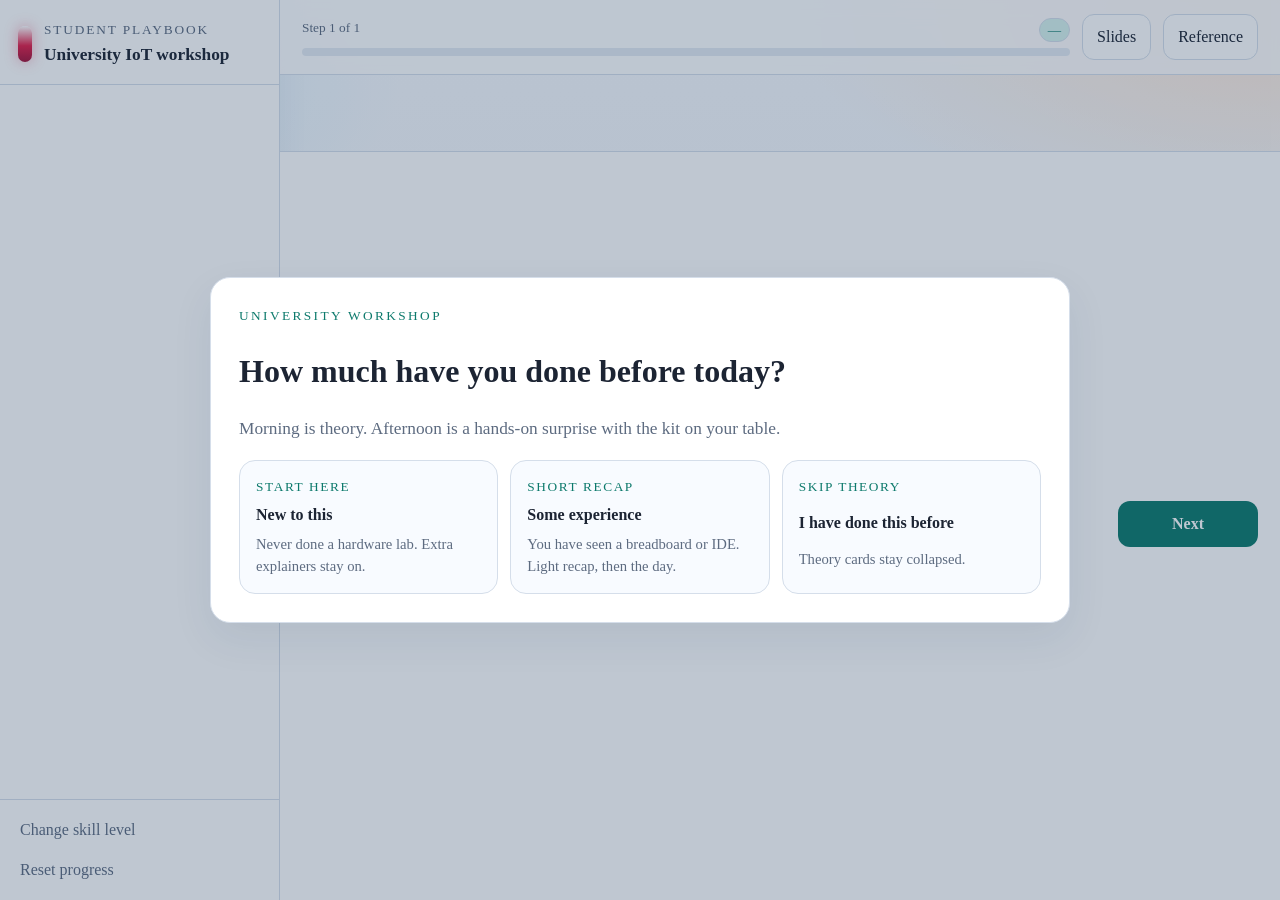
==== workshop/index.html @ cc89da8f "Add one-day IoT workshop playbook, slider, and GitHub Pages workflow. Co-authored-by: Cursor <cursor" ====
<!DOCTYPE html>
<html lang="en">
<head>
  <meta charset="UTF-8" />
  <meta name="viewport" content="width=device-width, initial-scale=1" />
  <title>University IoT Workshop</title>
  <link rel="stylesheet" href="styles.css" />
</head>
<body>
  <div id="skill-overlay" class="overlay">
    <div class="overlay-card">
      <p class="eyebrow">University workshop</p>
      <h1>How much have you done before today?</h1>
      <p class="lede">Morning is theory. Afternoon is a hands-on surprise with the kit on your table. Same labs for everyone.</p>
      <div class="skill-grid">
        <button type="button" class="skill-pick" data-skill="beginner">
          <span class="skill-kicker">Start here</span>
          <strong>New to this</strong>
          <span>Never done a hardware lab. Extra explainers stay on.</span>
        </button>
        <button type="button" class="skill-pick" data-skill="some">
          <span class="skill-kicker">Short recap</span>
          <strong>Some experience</strong>
          <span>You have seen a breadboard or IDE. Light recap, then the day.</span>
        </button>
        <button type="button" class="skill-pick" data-skill="expert">
          <span class="skill-kicker">Skip theory</span>
          <strong>I have done this before</strong>
          <span>Theory cards stay collapsed.</span>
        </button>
      </div>
    </div>
  </div>

  <div class="app">
    <aside class="sidebar" id="sidebar">
      <div class="brand">
        <span class="brand-mark" aria-hidden="true"></span>
        <div>
          <p class="brand-kicker">Student playbook</p>
          <p class="brand-title">University IoT workshop</p>
        </div>
        <button type="button" class="icon-btn sidebar-close" id="sidebar-close" aria-label="Close menu">×</button>
      </div>
      <nav class="sidebar-nav" id="sidebar-nav"></nav>
      <div class="sidebar-foot">
        <button type="button" class="text-btn" id="change-skill">Change skill level</button>
        <button type="button" class="text-btn" id="reset-progress">Reset progress</button>
      </div>
    </aside>

    <div class="workspace">
      <header class="topbar">
        <button type="button" class="icon-btn menu-btn" id="menu-btn" aria-label="Open modules">☰</button>
        <div class="progress-wrap">
          <div class="progress-meta">
            <span id="progress-label">Step 1 of 1</span>
            <span id="skill-badge">—</span>
          </div>
          <div class="progress-track" aria-hidden="true">
            <div class="progress-fill" id="progress-fill"></div>
          </div>
        </div>
        <a class="ghost-btn" href="slides.html" style="text-decoration:none;display:inline-block">Slides</a>
        <button type="button" class="ghost-btn" id="pin-map-btn">Reference</button>
      </header>

      <div id="gate-banner" class="gate-banner" hidden role="alert">
        <strong>Stay on this step.</strong>
        <span id="gate-banner-text">Tick the checkpoint below after you finish the work. Next will not move on until you do.</span>
      </div>
      <article class="step-view" id="step-view"></article>

      <footer class="step-nav">
        <button type="button" class="nav-btn" id="btn-back">Back</button>
        <p class="nav-hint" id="nav-hint"></p>
        <button type="button" class="nav-btn nav-btn-next" id="btn-next">Next</button>
      </footer>
    </div>
  </div>

  <div id="pin-drawer" class="drawer" hidden>
    <div class="drawer-card">
      <div class="drawer-head">
        <h2>Quick reference</h2>
        <button type="button" class="icon-btn" id="pin-map-close" aria-label="Close">×</button>
      </div>
      <table class="data-table">
        <thead>
          <tr><th>Item</th><th>Use</th><th>This pass</th></tr>
        </thead>
        <tbody></tbody>
      </table>
      <p class="note"></p>
    </div>
  </div>

  <script src="content.js"></script>
  <script src="app.js"></script>
</body>
</html>
---- workshop/styles.css ----
:root {
  --bg: #f4f7fb;
  --bg-elev: #ffffff;
  --bg-panel: #fffdf8;
  --line: #d5deea;
  --text: #1c2433;
  --muted: #5d6b80;
  --accent: #0d7a6c;
  --accent-soft: #d7f3ee;
  --warn: #b45309;
  --warn-bg: #fff4e5;
  --danger: #c81e3a;
  --ok: #157a45;
  --ok-soft: #e3f8ec;
  --laser: #e11d48;
  --shadow: 0 16px 40px rgba(28, 55, 90, 0.08);
  --radius: 14px;
  --font: Calibri, "Calibri Light", "Times New Roman", Times, serif;
  --font-heading: "Times New Roman", Times, Calibri, serif;
  --mono: Consolas, "Courier New", Courier, monospace;
  --fs-body: 12pt;
  --fs-small: 10pt;
  --fs-caption: 11pt;
  --fs-lede: 13pt;
  --fs-h2: 14pt;
  --fs-h1: 18pt;
  --fs-display: 16pt;
}

* { box-sizing: border-box; }
html, body { margin: 0; height: 100%; }
body {
  font-family: var(--font);
  font-size: var(--fs-body);
  background:
    radial-gradient(900px 420px at 100% 0%, #ffe8d6 0%, transparent 55%),
    radial-gradient(800px 380px at 0% 10%, #d9f0ff 0%, transparent 50%),
    linear-gradient(180deg, #f8fbff 0%, var(--bg) 40%);
  color: var(--text);
  line-height: 1.5;
}

body[data-skill="expert"] .only-beginner,
body[data-skill="some"] .only-beginner { display: none !important; }
body[data-skill="expert"] .hide-expert { display: none !important; }

.app {
  display: grid;
  grid-template-columns: 280px 1fr;
  min-height: 100%;
}

.sidebar {
  background: #fff;
  border-right: 1px solid var(--line);
  display: flex;
  flex-direction: column;
  position: sticky;
  top: 0;
  height: 100vh;
  box-shadow: 8px 0 24px rgba(28, 55, 90, 0.04);
}

.brand {
  display: flex;
  gap: 12px;
  align-items: center;
  padding: 20px 18px 16px;
  border-bottom: 1px solid var(--line);
}
.brand-mark {
  width: 14px;
  height: 36px;
  border-radius: 99px;
  background: linear-gradient(180deg, #fff 0%, var(--laser) 55%, #9f1239 100%);
  box-shadow: 0 0 14px rgba(225, 29, 72, 0.35);
}
.brand-kicker {
  margin: 0;
  font-size: var(--fs-small);
  letter-spacing: 0.14em;
  text-transform: uppercase;
  color: var(--muted);
}
.brand-title {
  margin: 2px 0 0;
  font-family: var(--font-heading);
  font-size: var(--fs-lede);
  font-weight: 700;
}

.sidebar-close { display: none; margin-left: auto; }

.sidebar-nav {
  flex: 1;
  overflow: auto;
  padding: 12px;
}
.mod-label {
  margin: 14px 8px 6px;
  font-size: var(--fs-small);
  letter-spacing: 0.16em;
  text-transform: uppercase;
  color: var(--muted);
}
.nav-step {
  width: 100%;
  text-align: left;
  background: transparent;
  border: 0;
  color: var(--muted);
  padding: 8px 10px;
  border-radius: 10px;
  cursor: pointer;
  font: inherit;
  display: flex;
  gap: 8px;
  align-items: baseline;
}
.nav-step:hover { background: #eef6ff; color: var(--text); }
.nav-step.active {
  background: var(--accent-soft);
  color: var(--text);
  outline: 1px solid #9ad8ce;
}
.nav-step.done { color: var(--ok); }
.nav-idx {
  font-family: var(--mono);
  font-size: var(--fs-small);
  color: var(--accent);
  min-width: 1.6em;
}

.sidebar-foot {
  border-top: 1px solid var(--line);
  padding: 12px;
  display: grid;
  gap: 4px;
}

.workspace {
  display: grid;
  grid-template-rows: auto auto 1fr auto;
  min-height: 100vh;
}

.topbar {
  display: flex;
  align-items: center;
  gap: 12px;
  padding: 14px 22px;
  border-bottom: 1px solid var(--line);
  background: rgba(255, 255, 255, 0.86);
  backdrop-filter: blur(10px);
  position: sticky;
  top: 0;
  z-index: 5;
}
.menu-btn { display: none; }
.progress-wrap { flex: 1; }
.progress-meta {
  display: flex;
  justify-content: space-between;
  font-size: var(--fs-small);
  color: var(--muted);
  margin-bottom: 6px;
}
#skill-badge {
  border: 1px solid var(--line);
  border-radius: 99px;
  padding: 1px 8px;
  color: var(--accent);
  background: var(--accent-soft);
}
.progress-track {
  height: 8px;
  background: #e4ebf3;
  border-radius: 99px;
  overflow: hidden;
}
.progress-fill {
  height: 100%;
  width: 0;
  background: linear-gradient(90deg, #14b8a6, #22c55e);
  transition: width 0.25s ease;
}

.gate-banner {
  margin: 16px 22px 0;
  padding: 14px 16px;
  border-radius: 12px;
  background: var(--warn-bg);
  border: 1px solid #f3c77a;
  color: #7c3d00;
  box-shadow: var(--shadow);
}
.gate-banner[hidden] { display: none; }
.gate-banner strong { display: block; margin-bottom: 4px; }

.step-view {
  padding: 28px 32px 48px;
  max-width: 860px;
}

.step-kicker {
  margin: 0 0 6px;
  font-size: var(--fs-small);
  letter-spacing: 0.16em;
  text-transform: uppercase;
  color: var(--accent);
}
.step-view h1,
.overlay-card h1,
.drawer-card h2 {
  font-family: var(--font-heading);
}
.step-view h1 { margin: 0 0 16px; font-size: var(--fs-h1); line-height: 1.25; }
.step-view h2 { margin: 28px 0 10px; font-size: var(--fs-h2); font-family: var(--font-heading); }
.step-view p { color: #334155; }
.lede { font-size: var(--fs-lede); color: var(--muted) !important; }

.callout {
  border: 1px solid var(--line);
  border-left: 4px solid var(--accent);
  background: #fff;
  padding: 14px 16px;
  border-radius: 0 var(--radius) var(--radius) 0;
  margin: 16px 0;
}
.callout.warn { border-left-color: var(--warn); background: var(--warn-bg); }
.callout.danger { border-left-color: var(--danger); background: #fff1f2; }
.callout.ok { border-left-color: var(--ok); background: var(--ok-soft); }
.callout p { margin: 0; }

.only-beginner, .hide-expert {
  background: #eefaf6;
  border: 1px dashed #7bc4b4;
}

.checklist { list-style: none; padding: 0; margin: 12px 0; }
.checklist li {
  display: flex;
  gap: 10px;
  align-items: flex-start;
  padding: 8px 0;
  border-bottom: 1px solid #e6edf5;
}
.checklist input { margin-top: 4px; }

.data-table {
  width: 100%;
  border-collapse: collapse;
  margin: 12px 0 18px;
  font-size: var(--fs-body);
  background: #fff;
}
.data-table th, .data-table td {
  border: 1px solid var(--line);
  padding: 8px 10px;
  text-align: left;
}
.data-table th { background: #eef4fb; color: var(--muted); font-weight: 600; }
.data-table code { color: var(--accent); }

.steps-ol { padding-left: 20px; }
.steps-ol li { margin: 8px 0; }

.code-block {
  position: relative;
  margin: 14px 0 22px;
  background: #fff;
  border: 1px solid var(--line);
  border-radius: var(--radius);
  overflow: hidden;
}
.code-block header {
  display: flex;
  justify-content: space-between;
  align-items: center;
  padding: 8px 12px;
  border-bottom: 1px solid var(--line);
  color: var(--muted);
  font-size: var(--fs-small);
  background: #f3f7fb;
}
.code-block pre {
  margin: 0;
  padding: 14px 16px 18px;
  overflow: auto;
  font-family: var(--mono);
  font-size: var(--fs-caption);
  line-height: 1.55;
  color: #1e293b;
  background: #f8fafc;
}

.quiz, .threshold-tool, .simulator, .checkpoint, .accordion {
  background: var(--bg-elev);
  border: 1px solid var(--line);
  border-radius: var(--radius);
  padding: 16px;
  margin: 18px 0;
  box-shadow: var(--shadow);
}
.quiz h3, .threshold-tool h3, .simulator h3, .checkpoint h3 { margin: 0 0 10px; }
.choice-row { display: flex; flex-wrap: wrap; gap: 8px; }
.choice-row button, .copy-btn, .ghost-btn, .nav-btn, .skill-pick, .text-btn, .icon-btn {
  font: inherit;
  cursor: pointer;
}
.choice-row button {
  background: #fff;
  color: var(--text);
  border: 1px solid var(--line);
  border-radius: 10px;
  padding: 10px 14px;
}
.choice-row button.correct { border-color: var(--ok); color: var(--ok); background: var(--ok-soft); }
.choice-row button.wrong { border-color: var(--danger); color: var(--danger); background: #fff1f2; }
.quiz-feedback { margin: 12px 0 0; }

.threshold-tool label { display: block; font-size: var(--fs-caption); color: var(--muted); margin-top: 8px; }
.threshold-tool input {
  width: 100%;
  margin-top: 4px;
  padding: 10px 12px;
  border-radius: 10px;
  border: 1px solid var(--line);
  background: #fff;
  color: var(--text);
  font: inherit;
}
.th-result {
  margin: 14px 0 0;
  font-family: var(--mono);
  color: var(--accent);
}

.simulator { text-align: center; }
.sim-stage {
  position: relative;
  height: 88px;
  margin: 12px 0 16px;
  background: #eef4fb;
  border-radius: 12px;
  overflow: hidden;
  border: 1px solid var(--line);
}
.sim-laser, .sim-ldr {
  position: absolute;
  top: 18px;
  width: 52px;
  height: 52px;
  border-radius: 10px;
  display: grid;
  place-items: center;
  font-size: var(--fs-small);
  font-weight: 700;
}
.sim-laser { left: 16px; background: #ffe4e8; color: #be123c; }
.sim-ldr { right: 16px; background: #dcfce7; color: #166534; }
.sim-beam {
  position: absolute;
  top: 42px;
  left: 68px;
  right: 68px;
  height: 4px;
  background: var(--laser);
  box-shadow: 0 0 12px rgba(225, 29, 72, 0.45);
  transition: opacity 0.15s, transform 0.15s;
}
.sim-beam.off { opacity: 0.12; transform: scaleX(0.2); transform-origin: left; }
.sim-status {
  font-size: var(--fs-display);
  font-weight: 800;
  letter-spacing: 0.08em;
  margin: 8px 0 0;
}
.sim-status.ok { color: var(--ok); }
.sim-status.alert {
  color: var(--danger);
  animation: pulse 0.7s ease infinite;
}

@keyframes pulse {
  0%, 100% { opacity: 1; }
  50% { opacity: 0.45; }
}

.checkpoint label {
  display: flex;
  gap: 10px;
  align-items: flex-start;
  cursor: pointer;
}
.checkpoint.needs-attention,
.quiz.needs-attention {
  border-color: #f3c77a;
  background: var(--warn-bg);
  animation: shake 0.35s ease;
}

@keyframes shake {
  0%, 100% { transform: translateX(0); }
  25% { transform: translateX(-6px); }
  75% { transform: translateX(6px); }
}

.step-nav {
  display: grid;
  grid-template-columns: 140px 1fr 140px;
  gap: 12px;
  align-items: center;
  padding: 14px 22px 18px;
  border-top: 1px solid var(--line);
  background: #fff;
  position: sticky;
  bottom: 0;
}
.nav-hint {
  margin: 0;
  text-align: center;
  color: var(--muted);
  font-size: var(--fs-caption);
}
.nav-btn, .ghost-btn, .copy-btn {
  background: #fff;
  color: var(--text);
  border: 1px solid var(--line);
  border-radius: 12px;
  padding: 10px 14px;
}
.nav-btn:disabled { opacity: 0.35; cursor: not-allowed; }
.nav-btn-next, .copy-btn {
  background: var(--accent);
  color: #fff;
  border-color: transparent;
  font-weight: 700;
}
.text-btn {
  background: none;
  border: 0;
  color: var(--muted);
  text-align: left;
  padding: 6px 8px;
}
.text-btn:hover { color: var(--text); }
.icon-btn {
  background: #fff;
  border: 1px solid var(--line);
  color: var(--text);
  width: 36px;
  height: 36px;
  border-radius: 10px;
}

.overlay, .drawer {
  position: fixed;
  inset: 0;
  background: rgba(28, 55, 90, 0.28);
  display: grid;
  place-items: center;
  z-index: 30;
  padding: 20px;
}
.overlay[hidden], .drawer[hidden] { display: none; }
.overlay-card, .drawer-card {
  background: #fff;
  border: 1px solid var(--line);
  border-radius: 20px;
  padding: 28px;
  max-width: 860px;
  width: min(860px, 100%);
  box-shadow: var(--shadow);
}
.eyebrow {
  margin: 0 0 8px;
  letter-spacing: 0.18em;
  text-transform: uppercase;
  font-size: var(--fs-small);
  color: var(--accent);
}
.skill-grid {
  display: grid;
  grid-template-columns: repeat(3, 1fr);
  gap: 12px;
  margin-top: 18px;
}
.skill-pick {
  text-align: left;
  background: #f8fbff;
  border: 1px solid var(--line);
  border-radius: 16px;
  padding: 16px;
  color: var(--text);
  display: grid;
  gap: 6px;
}
.skill-pick:hover { border-color: var(--accent); background: var(--accent-soft); }
.skill-kicker {
  font-size: var(--fs-small);
  letter-spacing: 0.12em;
  text-transform: uppercase;
  color: var(--accent);
}
.skill-pick span:last-child { color: var(--muted); font-size: var(--fs-caption); }

.note { color: var(--muted); font-size: var(--fs-body); }
.facilitator {
  margin-top: 22px;
  padding: 14px;
  border-radius: var(--radius);
  background: #fff7ed;
  border: 1px solid #fdba74;
}
body:not(.facilitator-on) .facilitator { display: none; }

.accordion details {
  border-top: 1px solid var(--line);
  padding: 10px 0;
}
.accordion summary { cursor: pointer; font-weight: 650; }

.locked-banner {
  display: inline-block;
  background: #fff7ed;
  color: var(--warn);
  border: 1px solid #fdba74;
  border-radius: 99px;
  padding: 4px 10px;
  font-size: var(--fs-small);
  letter-spacing: 0.08em;
  text-transform: uppercase;
}

.wiring {
  width: 100%;
  max-width: 560px;
  margin: 8px 0 16px;
  background: #fff;
  border: 1px solid var(--line);
  border-radius: 12px;
}

@media (max-width: 900px) {
  .app { grid-template-columns: 1fr; }
  .sidebar {
    position: fixed;
    inset: 0 auto 0 0;
    width: min(320px, 88vw);
    z-index: 20;
    transform: translateX(-105%);
    transition: transform 0.2s ease;
  }
  .sidebar.open { transform: none; }
  .sidebar-close, .menu-btn { display: inline-grid; place-items: center; }
  .skill-grid { grid-template-columns: 1fr; }
  .step-view { padding: 20px 16px 40px; }
  .step-nav { grid-template-columns: 1fr 1fr; }
  .nav-hint { display: none; }
  .nav-btn-next { grid-column: 2; }
}

body.sidebar-open::after {
  content: "";
  position: fixed;
  inset: 0;
  background: rgba(28, 55, 90, 0.28);
  z-index: 15;
}

.nav-step.locked {
  color: var(--muted);
  opacity: 0.7;
  cursor: default;
}
.nav-step.locked:hover { background: transparent; }
.mod-label.locked-mod { color: var(--warn); }

.unlock-box {
  background: var(--warn-bg);
  border: 1px solid #f3c77a;
  border-radius: var(--radius);
  padding: 16px;
  margin: 18px 0;
}
.unlock-box input {
  width: min(280px, 100%);
  margin: 8px 8px 8px 0;
  padding: 10px 12px;
  border-radius: 10px;
  border: 1px solid var(--line);
  font: inherit;
}
.unlock-box .nav-btn-next { margin-top: 8px; }
.slides-cta {
  display: inline-block;
  margin: 12px 0 4px;
  padding: 12px 18px;
  background: var(--accent);
  color: #fff !important;
  text-decoration: none;
  border-radius: 12px;
  font-weight: 700;
}
.drawer-head {
  display: flex;
  justify-content: space-between;
  align-items: center;
  margin-bottom: 12px;
}
.drawer-head h2 { margin: 0; }
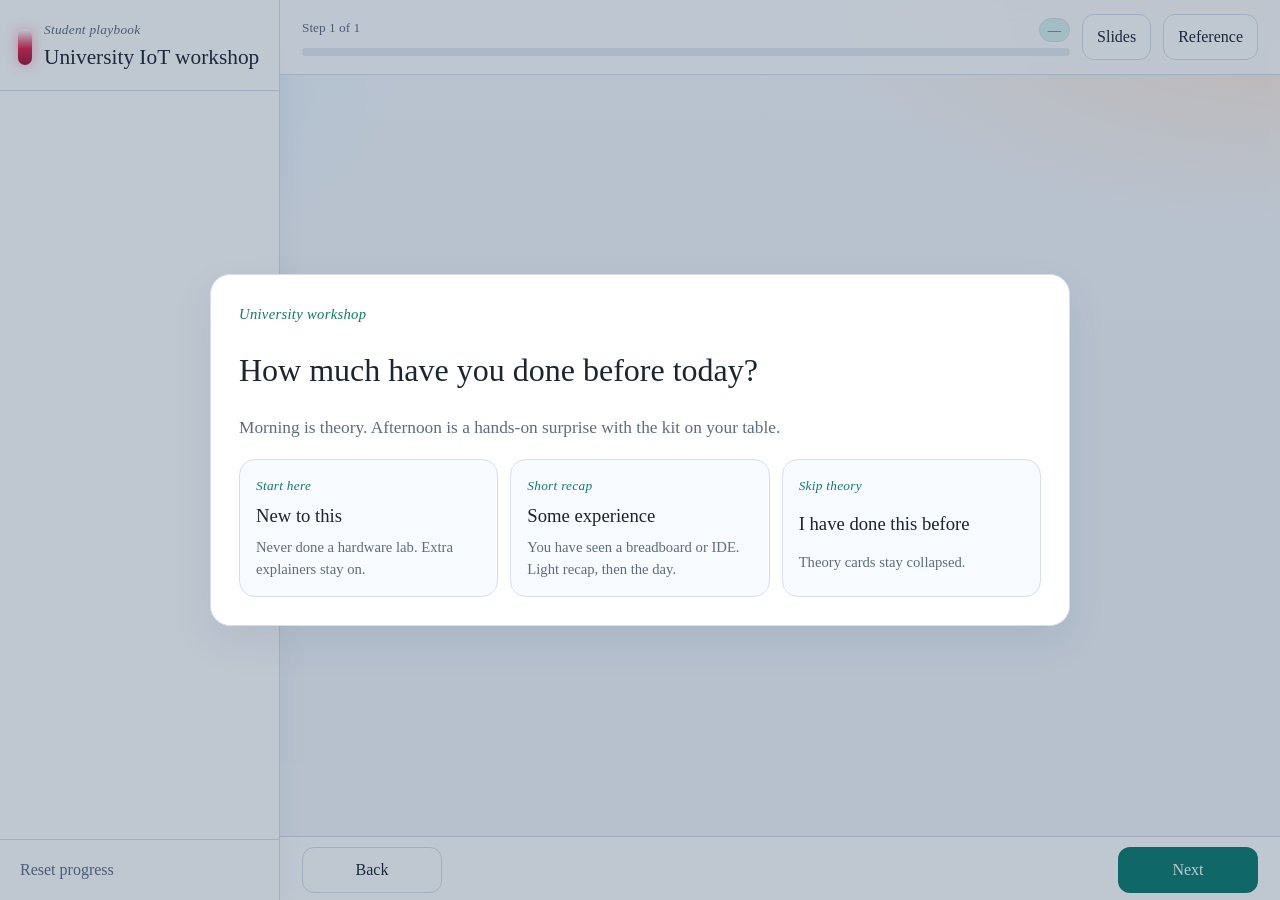
==== commit 5485feed: "Updated the docs: refined alignment of the docs flow and slides" ====
--- a/workshop/index.html
+++ b/workshop/index.html
@@ -44,7 +44,6 @@
       </div>
       <nav class="sidebar-nav" id="sidebar-nav"></nav>
       <div class="sidebar-foot">
-        <button type="button" class="text-btn" id="change-skill">Change skill level</button>
         <button type="button" class="text-btn" id="reset-progress">Reset progress</button>
       </div>
     </aside>
--- a/workshop/styles.css
+++ b/workshop/styles.css
@@ -15,8 +15,8 @@
   --laser: #e11d48;
   --shadow: 0 16px 40px rgba(28, 55, 90, 0.08);
   --radius: 14px;
-  --font: Calibri, "Calibri Light", "Times New Roman", Times, serif;
-  --font-heading: "Times New Roman", Times, Calibri, serif;
+  --font: "Times New Roman", Times, serif;
+  --font-heading: "Times New Roman", Times, serif;
   --mono: Consolas, "Courier New", Courier, monospace;
   --fs-body: 12pt;
   --fs-small: 10pt;
@@ -47,6 +47,7 @@
 .app {
   display: grid;
   grid-template-columns: 280px 1fr;
+  height: 100%;
   min-height: 100%;
 }
 
@@ -77,16 +78,17 @@
 }
 .brand-kicker {
   margin: 0;
+  font-family: var(--font-heading);
   font-size: var(--fs-small);
-  letter-spacing: 0.14em;
-  text-transform: uppercase;
+  font-style: italic;
+  letter-spacing: 0.02em;
   color: var(--muted);
 }
 .brand-title {
   margin: 2px 0 0;
   font-family: var(--font-heading);
-  font-size: var(--fs-lede);
-  font-weight: 700;
+  font-size: var(--fs-display);
+  font-weight: 400;
 }
 
 .sidebar-close { display: none; margin-left: auto; }
@@ -98,9 +100,10 @@
 }
 .mod-label {
   margin: 14px 8px 6px;
-  font-size: var(--fs-small);
-  letter-spacing: 0.16em;
-  text-transform: uppercase;
+  font-family: var(--font-heading);
+  font-size: var(--fs-caption);
+  font-weight: 400;
+  letter-spacing: 0.02em;
   color: var(--muted);
 }
 .nav-step {
@@ -139,9 +142,10 @@
 }
 
 .workspace {
-  display: grid;
-  grid-template-rows: auto auto 1fr auto;
-  min-height: 100vh;
+  display: flex;
+  flex-direction: column;
+  min-height: 0;
+  height: 100%;
 }
 
 .topbar {
@@ -198,24 +202,36 @@
 .gate-banner strong { display: block; margin-bottom: 4px; }
 
 .step-view {
-  padding: 28px 32px 48px;
+  flex: 1;
+  min-height: 0;
+  overflow: auto;
+  width: 100%;
+  max-width: none;
+  padding: 0;
+}
+.step-inner {
   max-width: 860px;
+  padding: 28px 32px 24px;
 }
 
 .step-kicker {
   margin: 0 0 6px;
-  font-size: var(--fs-small);
-  letter-spacing: 0.16em;
-  text-transform: uppercase;
+  font-family: var(--font-heading);
+  font-size: var(--fs-caption);
+  font-style: italic;
+  letter-spacing: 0.02em;
   color: var(--accent);
 }
 .step-view h1,
 .overlay-card h1,
-.drawer-card h2 {
-  font-family: var(--font-heading);
+.drawer-card h2,
+.unlock-box h2 {
+  font-family: var(--font-heading);
+  font-weight: 400;
 }
 .step-view h1 { margin: 0 0 16px; font-size: var(--fs-h1); line-height: 1.25; }
-.step-view h2 { margin: 28px 0 10px; font-size: var(--fs-h2); font-family: var(--font-heading); }
+.overlay-card h1 { font-family: var(--font-heading); font-weight: 400; }
+.step-view h2 { margin: 28px 0 10px; font-size: var(--fs-h2); font-family: var(--font-heading); font-weight: 400; }
 .step-view p { color: #334155; }
 .lede { font-size: var(--fs-lede); color: var(--muted) !important; }
 
@@ -259,7 +275,12 @@
   padding: 8px 10px;
   text-align: left;
 }
-.data-table th { background: #eef4fb; color: var(--muted); font-weight: 600; }
+.data-table th {
+  background: #eef4fb;
+  color: var(--text);
+  font-family: var(--font-heading);
+  font-weight: 400;
+}
 .data-table code { color: var(--accent); }
 
 .steps-ol { padding-left: 20px; }
@@ -302,7 +323,11 @@
   margin: 18px 0;
   box-shadow: var(--shadow);
 }
-.quiz h3, .threshold-tool h3, .simulator h3, .checkpoint h3 { margin: 0 0 10px; }
+.quiz h3, .threshold-tool h3, .simulator h3, .checkpoint h3, .accordion summary {
+  margin: 0 0 10px;
+  font-family: var(--font-heading);
+  font-weight: 400;
+}
 .choice-row { display: flex; flex-wrap: wrap; gap: 8px; }
 .choice-row button, .copy-btn, .ghost-btn, .nav-btn, .skill-pick, .text-btn, .icon-btn {
   font: inherit;
@@ -411,11 +436,12 @@
   grid-template-columns: 140px 1fr 140px;
   gap: 12px;
   align-items: center;
-  padding: 14px 22px 18px;
+  padding: 10px 22px;
+  height: 64px;
+  flex: 0 0 64px;
+  box-sizing: border-box;
   border-top: 1px solid var(--line);
   background: #fff;
-  position: sticky;
-  bottom: 0;
 }
 .nav-hint {
   margin: 0;
@@ -435,7 +461,7 @@
   background: var(--accent);
   color: #fff;
   border-color: transparent;
-  font-weight: 700;
+  font-weight: 400;
 }
 .text-btn {
   background: none;
@@ -475,9 +501,17 @@
 }
 .eyebrow {
   margin: 0 0 8px;
-  letter-spacing: 0.18em;
-  text-transform: uppercase;
+  font-family: var(--font-heading);
+  font-style: italic;
+  letter-spacing: 0.02em;
+  font-size: var(--fs-caption);
+  color: var(--accent);
+}
+.skill-kicker {
+  font-family: var(--font-heading);
   font-size: var(--fs-small);
+  font-style: italic;
+  letter-spacing: 0.02em;
   color: var(--accent);
 }
 .skill-grid {
@@ -497,12 +531,7 @@
   gap: 6px;
 }
 .skill-pick:hover { border-color: var(--accent); background: var(--accent-soft); }
-.skill-kicker {
-  font-size: var(--fs-small);
-  letter-spacing: 0.12em;
-  text-transform: uppercase;
-  color: var(--accent);
-}
+.skill-pick strong { font-family: var(--font-heading); font-weight: 400; font-size: var(--fs-h2); }
 .skill-pick span:last-child { color: var(--muted); font-size: var(--fs-caption); }
 
 .note { color: var(--muted); font-size: var(--fs-body); }
@@ -555,7 +584,7 @@
   .sidebar.open { transform: none; }
   .sidebar-close, .menu-btn { display: inline-grid; place-items: center; }
   .skill-grid { grid-template-columns: 1fr; }
-  .step-view { padding: 20px 16px 40px; }
+  .step-inner { padding: 20px 16px 24px; }
   .step-nav { grid-template-columns: 1fr 1fr; }
   .nav-hint { display: none; }
   .nav-btn-next { grid-column: 2; }
@@ -571,11 +600,38 @@
 
 .nav-step.locked {
   color: var(--muted);
-  opacity: 0.7;
-  cursor: default;
-}
-.nav-step.locked:hover { background: transparent; }
+  opacity: 0.85;
+  cursor: pointer;
+}
+.nav-step.locked:hover { background: #fff8ee; }
 .mod-label.locked-mod { color: var(--warn); }
+
+.afternoon-lock {
+  margin: 16px 6px 8px;
+  padding: 12px 12px 10px;
+  border: 1px solid #f3c77a;
+  background: var(--warn-bg);
+  border-radius: 12px;
+  cursor: pointer;
+}
+.afternoon-lock .mod-label { margin: 0 0 4px; }
+.afternoon-lock h3 {
+  margin: 0 0 8px;
+  font-family: var(--font-heading);
+  font-size: var(--fs-h2);
+  font-weight: 400;
+  color: var(--text);
+}
+.afternoon-lock > p {
+  margin: 0 0 10px;
+  color: var(--muted);
+  font-size: var(--fs-caption);
+}
+.afternoon-lock .nav-step.locked {
+  background: #fff;
+  border: 1px solid #f3c77a;
+  opacity: 1;
+}
 
 .unlock-box {
   background: var(--warn-bg);
@@ -592,7 +648,10 @@
   border: 1px solid var(--line);
   font: inherit;
 }
-.unlock-box .nav-btn-next { margin-top: 8px; }
+.unlock-box h2 {
+  margin: 0 0 8px;
+  font-size: var(--fs-h2);
+}
 .slides-cta {
   display: inline-block;
   margin: 12px 0 4px;
@@ -601,7 +660,7 @@
   color: #fff !important;
   text-decoration: none;
   border-radius: 12px;
-  font-weight: 700;
+  font-weight: 400;
 }
 .drawer-head {
   display: flex;
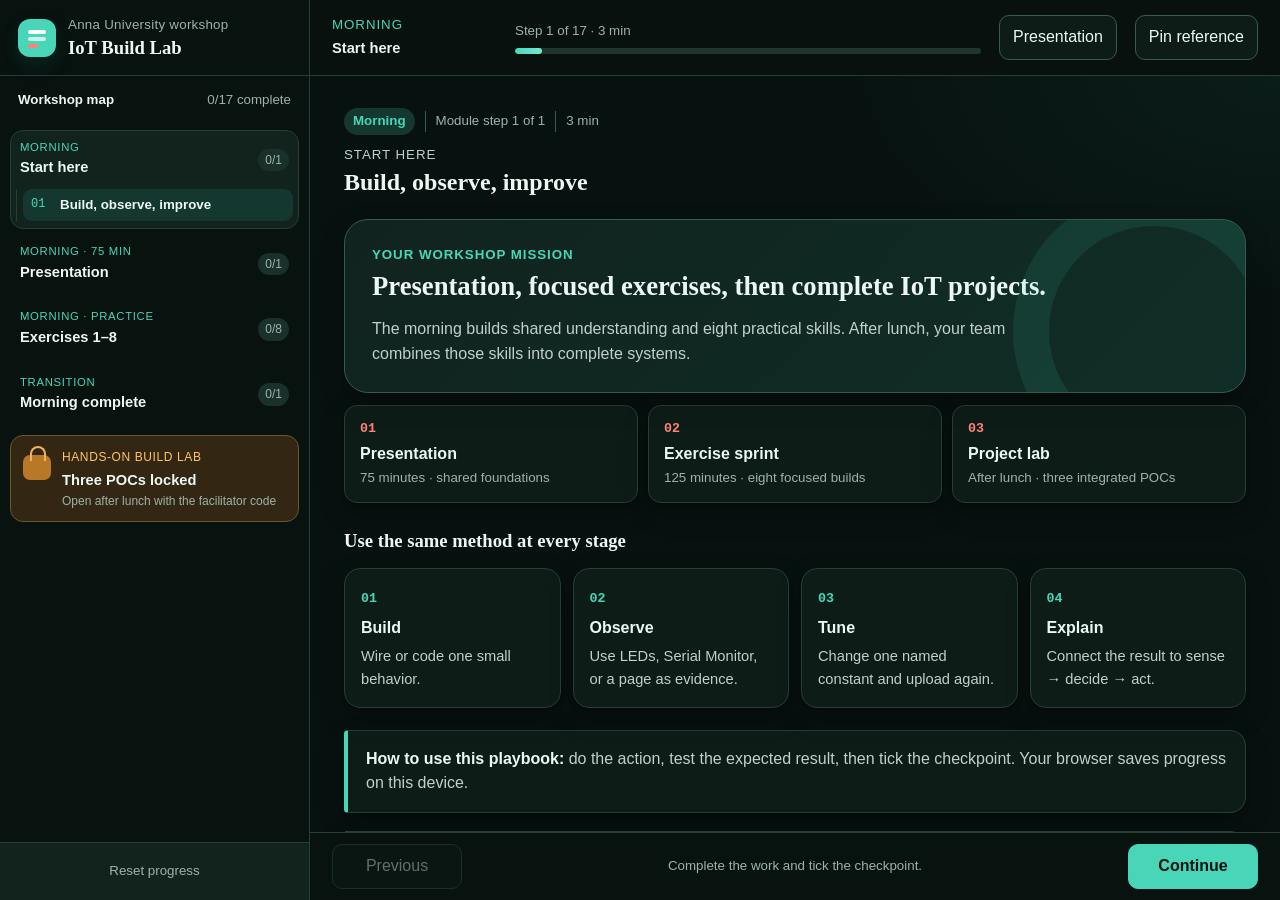
==== commit cf9a8920: "Changes" ====
--- a/workshop/index.html
+++ b/workshop/index.html
@@ -3,46 +3,25 @@
 <head>
   <meta charset="UTF-8" />
   <meta name="viewport" content="width=device-width, initial-scale=1" />
-  <title>University IoT Workshop</title>
+  <title>IoT Build Lab — Anna University</title>
   <link rel="stylesheet" href="styles.css" />
 </head>
 <body>
-  <div id="skill-overlay" class="overlay">
-    <div class="overlay-card">
-      <p class="eyebrow">University workshop</p>
-      <h1>How much have you done before today?</h1>
-      <p class="lede">Morning is theory. Afternoon is a hands-on surprise with the kit on your table. Same labs for everyone.</p>
-      <div class="skill-grid">
-        <button type="button" class="skill-pick" data-skill="beginner">
-          <span class="skill-kicker">Start here</span>
-          <strong>New to this</strong>
-          <span>Never done a hardware lab. Extra explainers stay on.</span>
-        </button>
-        <button type="button" class="skill-pick" data-skill="some">
-          <span class="skill-kicker">Short recap</span>
-          <strong>Some experience</strong>
-          <span>You have seen a breadboard or IDE. Light recap, then the day.</span>
-        </button>
-        <button type="button" class="skill-pick" data-skill="expert">
-          <span class="skill-kicker">Skip theory</span>
-          <strong>I have done this before</strong>
-          <span>Theory cards stay collapsed.</span>
-        </button>
-      </div>
-    </div>
-  </div>
-
   <div class="app">
     <aside class="sidebar" id="sidebar">
       <div class="brand">
         <span class="brand-mark" aria-hidden="true"></span>
         <div>
-          <p class="brand-kicker">Student playbook</p>
-          <p class="brand-title">University IoT workshop</p>
+          <p class="brand-kicker">Anna University workshop</p>
+          <p class="brand-title">IoT Build Lab</p>
         </div>
         <button type="button" class="icon-btn sidebar-close" id="sidebar-close" aria-label="Close menu">×</button>
       </div>
-      <nav class="sidebar-nav" id="sidebar-nav"></nav>
+      <div class="sidebar-heading">
+        <span>Workshop map</span>
+        <span id="sidebar-progress">0 complete</span>
+      </div>
+      <nav class="sidebar-nav" id="sidebar-nav" aria-label="Workshop steps"></nav>
       <div class="sidebar-foot">
         <button type="button" class="text-btn" id="reset-progress">Reset progress</button>
       </div>
@@ -51,29 +30,32 @@
     <div class="workspace">
       <header class="topbar">
         <button type="button" class="icon-btn menu-btn" id="menu-btn" aria-label="Open modules">☰</button>
+        <div class="location-wrap">
+          <p id="current-phase">Morning</p>
+          <strong id="current-module">Start here</strong>
+        </div>
         <div class="progress-wrap">
           <div class="progress-meta">
             <span id="progress-label">Step 1 of 1</span>
-            <span id="skill-badge">—</span>
           </div>
           <div class="progress-track" aria-hidden="true">
             <div class="progress-fill" id="progress-fill"></div>
           </div>
         </div>
-        <a class="ghost-btn" href="slides.html" style="text-decoration:none;display:inline-block">Slides</a>
-        <button type="button" class="ghost-btn" id="pin-map-btn">Reference</button>
+        <a class="ghost-btn topbar-link" href="slides.html">Presentation</a>
+        <button type="button" class="ghost-btn" id="pin-map-btn">Pin reference</button>
       </header>
 
       <div id="gate-banner" class="gate-banner" hidden role="alert">
         <strong>Stay on this step.</strong>
         <span id="gate-banner-text">Tick the checkpoint below after you finish the work. Next will not move on until you do.</span>
       </div>
-      <article class="step-view" id="step-view"></article>
+      <main class="step-view" id="step-view" aria-live="polite"></main>
 
       <footer class="step-nav">
-        <button type="button" class="nav-btn" id="btn-back">Back</button>
-        <p class="nav-hint" id="nav-hint"></p>
-        <button type="button" class="nav-btn nav-btn-next" id="btn-next">Next</button>
+        <button type="button" class="nav-btn" id="btn-back">Previous</button>
+        <p class="nav-hint" id="nav-hint" aria-live="polite"></p>
+        <button type="button" class="nav-btn nav-btn-next" id="btn-next">Continue</button>
       </footer>
     </div>
   </div>
--- a/workshop/styles.css
+++ b/workshop/styles.css
@@ -1,672 +1,737 @@
 :root {
-  --bg: #f4f7fb;
-  --bg-elev: #ffffff;
-  --bg-panel: #fffdf8;
-  --line: #d5deea;
-  --text: #1c2433;
-  --muted: #5d6b80;
-  --accent: #0d7a6c;
-  --accent-soft: #d7f3ee;
-  --warn: #b45309;
-  --warn-bg: #fff4e5;
-  --danger: #c81e3a;
-  --ok: #157a45;
-  --ok-soft: #e3f8ec;
-  --laser: #e11d48;
-  --shadow: 0 16px 40px rgba(28, 55, 90, 0.08);
-  --radius: 14px;
-  --font: "Times New Roman", Times, serif;
+  color-scheme: dark;
+  --bg: #07110f;
+  --surface: #0e1c18;
+  --surface-soft: #12231e;
+  --surface-teal: #16352e;
+  --line: #263e36;
+  --line-strong: #3a5a50;
+  --text: #edf8f4;
+  --muted: #9eb2aa;
+  --accent: #49d6b8;
+  --accent-strong: #20ad90;
+  --accent-soft: #14382f;
+  --coral: #ff8375;
+  --coral-soft: #3a211f;
+  --warn: #ffc46b;
+  --warn-bg: #332713;
+  --danger: #ff7887;
+  --danger-soft: #381b22;
+  --ok: #58da8f;
+  --ok-soft: #153426;
+  --shadow-sm: 0 1px 2px rgba(0, 0, 0, 0.3), 0 10px 26px rgba(0, 0, 0, 0.22);
+  --shadow-lg: 0 28px 80px rgba(0, 0, 0, 0.48);
+  --radius-sm: 10px;
+  --radius: 16px;
+  --radius-lg: 24px;
+  --font: Calibri, "Segoe UI", Arial, sans-serif;
   --font-heading: "Times New Roman", Times, serif;
-  --mono: Consolas, "Courier New", Courier, monospace;
+  --mono: Consolas, "Courier New", monospace;
   --fs-body: 12pt;
   --fs-small: 10pt;
   --fs-caption: 11pt;
   --fs-lede: 13pt;
   --fs-h2: 14pt;
   --fs-h1: 18pt;
-  --fs-display: 16pt;
 }
 
 * { box-sizing: border-box; }
-html, body { margin: 0; height: 100%; }
+html, body { margin: 0; height: 100%; overflow: hidden; }
 body {
+  color: var(--text);
+  background: var(--bg);
   font-family: var(--font);
   font-size: var(--fs-body);
-  background:
-    radial-gradient(900px 420px at 100% 0%, #ffe8d6 0%, transparent 55%),
-    radial-gradient(800px 380px at 0% 10%, #d9f0ff 0%, transparent 50%),
-    linear-gradient(180deg, #f8fbff 0%, var(--bg) 40%);
-  color: var(--text);
-  line-height: 1.5;
-}
-
-body[data-skill="expert"] .only-beginner,
-body[data-skill="some"] .only-beginner { display: none !important; }
-body[data-skill="expert"] .hide-expert { display: none !important; }
+  line-height: 1.55;
+  -webkit-font-smoothing: antialiased;
+}
+button, input { font: inherit; }
+button, a { -webkit-tap-highlight-color: transparent; }
+button:focus-visible, a:focus-visible, input:focus-visible, summary:focus-visible {
+  outline: 3px solid rgba(73, 214, 184, 0.28);
+  outline-offset: 2px;
+}
+code { font-family: var(--mono); font-size: 0.9em; color: var(--accent); }
+strong { color: var(--text); }
+[hidden] { display: none !important; }
 
 .app {
   display: grid;
-  grid-template-columns: 280px 1fr;
-  height: 100%;
+  grid-template-columns: 310px minmax(0, 1fr);
+  width: 100%;
+  height: 100dvh;
   min-height: 100%;
 }
 
 .sidebar {
+  position: relative;
+  z-index: 20;
+  display: flex;
+  flex-direction: column;
+  min-height: 0;
+  background: rgba(9, 18, 15, 0.96);
+  border-right: 1px solid var(--line);
+}
+.brand {
+  display: flex;
+  align-items: center;
+  gap: 12px;
+  min-height: 76px;
+  padding: 15px 18px;
+  border-bottom: 1px solid var(--line);
+}
+.brand-mark {
+  position: relative;
+  flex: 0 0 auto;
+  width: 38px;
+  height: 38px;
+  border-radius: 12px;
+  background: var(--accent);
+  box-shadow: 0 8px 18px rgba(10, 117, 104, 0.2);
+}
+.brand-mark::before,
+.brand-mark::after {
+  content: "";
+  position: absolute;
+  left: 10px;
+  width: 18px;
+  height: 4px;
+  border-radius: 99px;
   background: #fff;
-  border-right: 1px solid var(--line);
-  display: flex;
-  flex-direction: column;
-  position: sticky;
-  top: 0;
-  height: 100vh;
-  box-shadow: 8px 0 24px rgba(28, 55, 90, 0.04);
-}
-
-.brand {
-  display: flex;
-  gap: 12px;
+}
+.brand-mark::before { top: 11px; box-shadow: 0 7px 0 rgba(255, 255, 255, 0.72); }
+.brand-mark::after { top: 25px; width: 10px; background: var(--coral); }
+.brand-kicker,
+.brand-title { margin: 0; }
+.brand-kicker {
+  color: var(--muted);
+  font-size: var(--fs-small);
+  letter-spacing: 0.02em;
+}
+.brand-title {
+  margin-top: 1px;
+  font-family: var(--font-heading);
+  font-size: var(--fs-h2);
+  font-weight: 700;
+  line-height: 1.2;
+}
+.sidebar-close { display: none; margin-left: auto; }
+.sidebar-heading {
+  display: flex;
   align-items: center;
-  padding: 20px 18px 16px;
-  border-bottom: 1px solid var(--line);
-}
-.brand-mark {
-  width: 14px;
-  height: 36px;
-  border-radius: 99px;
-  background: linear-gradient(180deg, #fff 0%, var(--laser) 55%, #9f1239 100%);
-  box-shadow: 0 0 14px rgba(225, 29, 72, 0.35);
-}
-.brand-kicker {
-  margin: 0;
-  font-family: var(--font-heading);
+  justify-content: space-between;
+  padding: 14px 18px 8px;
+  color: var(--muted);
   font-size: var(--fs-small);
-  font-style: italic;
-  letter-spacing: 0.02em;
-  color: var(--muted);
-}
-.brand-title {
-  margin: 2px 0 0;
-  font-family: var(--font-heading);
-  font-size: var(--fs-display);
-  font-weight: 400;
-}
-
-.sidebar-close { display: none; margin-left: auto; }
-
+}
+.sidebar-heading span:first-child { font-weight: 700; color: var(--text); }
 .sidebar-nav {
   flex: 1;
+  min-height: 0;
   overflow: auto;
+  padding: 6px 10px 18px;
+  scrollbar-width: thin;
+}
+.sidebar-foot {
+  display: flex;
+  gap: 4px;
+  padding: 10px 12px;
+  border-top: 1px solid var(--line);
+  background: var(--surface-soft);
+}
+.text-btn {
+  flex: 1;
+  border: 0;
+  border-radius: 9px;
+  padding: 8px;
+  color: var(--muted);
+  background: transparent;
+  cursor: pointer;
+  font-size: var(--fs-small);
+}
+.text-btn:hover { color: var(--text); background: #172d27; }
+
+.nav-module {
+  margin: 5px 0;
+  border: 1px solid transparent;
+  border-radius: 13px;
+  overflow: hidden;
+}
+.nav-module.current { background: var(--surface-soft); border-color: var(--line); }
+.nav-module.complete > summary em { color: var(--ok); background: var(--ok-soft); }
+.nav-module summary {
+  display: flex;
+  align-items: center;
+  justify-content: space-between;
+  gap: 10px;
+  padding: 10px 9px;
+  border-radius: 11px;
+  cursor: pointer;
+  list-style: none;
+}
+.nav-module summary::-webkit-details-marker { display: none; }
+.nav-module summary:hover { background: #172d27; }
+.nav-module summary > span { min-width: 0; display: grid; }
+.nav-module summary small {
+  color: var(--accent);
+  font-size: 8.5pt;
+  line-height: 1.2;
+  letter-spacing: 0.06em;
+  text-transform: uppercase;
+}
+.nav-module summary strong {
+  overflow: hidden;
+  margin-top: 2px;
+  font-size: var(--fs-caption);
+  text-overflow: ellipsis;
+  white-space: nowrap;
+}
+.nav-module summary em {
+  flex: 0 0 auto;
+  padding: 2px 7px;
+  border-radius: 99px;
+  color: var(--muted);
+  background: #1a302a;
+  font-size: 9pt;
+  font-style: normal;
+}
+.module-steps { padding: 0 5px 7px 12px; }
+.exercise-group .module-steps { padding-left: 8px; }
+.nav-submodule-label {
+  display: flex;
+  align-items: center;
+  justify-content: space-between;
+  gap: 8px;
+  margin: 8px 6px 3px;
+  padding: 9px 4px 3px;
+  border-top: 1px solid var(--line);
+  color: var(--muted);
+  font-size: 9pt;
+}
+.nav-submodule-label:first-child { margin-top: 0; border-top: 0; }
+.nav-submodule-label strong { overflow: hidden; color: inherit; text-overflow: ellipsis; white-space: nowrap; }
+.nav-submodule-label span { flex: 0 0 auto; font-family: var(--mono); font-size: 8.5pt; }
+.nav-submodule-label.active { color: var(--accent); }
+.nav-step {
+  position: relative;
+  display: flex;
+  align-items: flex-start;
+  gap: 9px;
+  width: 100%;
+  border: 0;
+  border-radius: 9px;
+  padding: 7px 8px;
+  color: var(--muted);
+  background: transparent;
+  text-align: left;
+  cursor: pointer;
+  font-size: var(--fs-small);
+  line-height: 1.35;
+}
+.nav-step::before {
+  content: "";
+  position: absolute;
+  left: -7px;
+  top: 0;
+  bottom: 0;
+  width: 1px;
+  background: var(--line);
+}
+.nav-step:hover { color: var(--text); background: #17322a; }
+.nav-step.active { color: var(--text); background: var(--accent-soft); font-weight: 700; }
+.nav-step.done { color: var(--ok); }
+.nav-step.unavailable { opacity: 0.56; }
+.nav-idx {
+  min-width: 20px;
+  color: var(--accent);
+  font-family: var(--mono);
+  font-size: 9pt;
+  font-weight: 400;
+}
+.afternoon-lock {
+  display: flex;
+  gap: 11px;
+  width: 100%;
+  margin: 10px 0;
+  border: 1px solid #6d552d;
+  border-radius: 13px;
   padding: 12px;
-}
-.mod-label {
-  margin: 14px 8px 6px;
-  font-family: var(--font-heading);
-  font-size: var(--fs-caption);
-  font-weight: 400;
-  letter-spacing: 0.02em;
-  color: var(--muted);
-}
-.nav-step {
-  width: 100%;
+  color: var(--text);
+  background: var(--warn-bg);
   text-align: left;
-  background: transparent;
-  border: 0;
-  color: var(--muted);
-  padding: 8px 10px;
+  cursor: pointer;
+}
+.afternoon-lock:hover { border-color: #d9a64f; transform: translateY(-1px); }
+.afternoon-lock > span:last-child { display: grid; }
+.afternoon-lock small { color: var(--warn); font-size: 9pt; text-transform: uppercase; letter-spacing: 0.05em; }
+.afternoon-lock strong { margin: 2px 0; font-size: var(--fs-caption); }
+.afternoon-lock em { color: var(--muted); font-size: 9pt; font-style: normal; line-height: 1.35; }
+.lock-icon {
+  position: relative;
+  flex: 0 0 auto;
+  width: 28px;
+  height: 25px;
+  margin-top: 7px;
+  border-radius: 7px;
+  background: #b97728;
+}
+.lock-icon::before {
+  content: "";
+  position: absolute;
+  left: 7px;
+  top: -9px;
+  width: 12px;
+  height: 13px;
+  border: 2px solid #efb35d;
+  border-bottom: 0;
+  border-radius: 8px 8px 0 0;
+}
+
+.workspace { display: flex; flex-direction: column; min-width: 0; min-height: 0; }
+.topbar {
+  position: relative;
+  z-index: 10;
+  display: flex;
+  align-items: center;
+  gap: 18px;
+  min-height: 76px;
+  padding: 12px 22px;
+  border-bottom: 1px solid var(--line);
+  background: rgba(9, 18, 15, 0.92);
+  backdrop-filter: blur(12px);
+}
+.menu-btn { display: none; }
+.location-wrap { width: 165px; min-width: 0; }
+.location-wrap p,
+.location-wrap strong { display: block; overflow: hidden; margin: 0; text-overflow: ellipsis; white-space: nowrap; }
+.location-wrap p { color: var(--accent); font-size: var(--fs-small); text-transform: uppercase; letter-spacing: 0.07em; }
+.location-wrap strong { margin-top: 2px; font-size: var(--fs-caption); }
+.progress-wrap { flex: 1; min-width: 120px; max-width: 600px; }
+.progress-meta { display: flex; gap: 10px; margin-bottom: 6px; color: var(--muted); font-size: var(--fs-small); }
+.progress-track { height: 6px; overflow: hidden; border-radius: 99px; background: #20352f; }
+.progress-fill { height: 100%; width: 0; border-radius: inherit; background: linear-gradient(90deg, var(--accent), #79e8d0); transition: width 0.3s ease; }
+.topbar-link { text-decoration: none; }
+.ghost-btn,
+.nav-btn,
+.copy-btn,
+.nav-btn-next,
+.icon-btn {
+  border: 1px solid var(--line-strong);
   border-radius: 10px;
+  padding: 9px 13px;
+  color: var(--text);
+  background: var(--surface);
   cursor: pointer;
-  font: inherit;
-  display: flex;
-  gap: 8px;
-  align-items: baseline;
-}
-.nav-step:hover { background: #eef6ff; color: var(--text); }
-.nav-step.active {
-  background: var(--accent-soft);
-  color: var(--text);
-  outline: 1px solid #9ad8ce;
-}
-.nav-step.done { color: var(--ok); }
-.nav-idx {
-  font-family: var(--mono);
-  font-size: var(--fs-small);
-  color: var(--accent);
-  min-width: 1.6em;
-}
-
-.sidebar-foot {
-  border-top: 1px solid var(--line);
-  padding: 12px;
-  display: grid;
-  gap: 4px;
-}
-
-.workspace {
-  display: flex;
-  flex-direction: column;
-  min-height: 0;
-  height: 100%;
-}
-
-.topbar {
-  display: flex;
-  align-items: center;
-  gap: 12px;
-  padding: 14px 22px;
-  border-bottom: 1px solid var(--line);
-  background: rgba(255, 255, 255, 0.86);
-  backdrop-filter: blur(10px);
-  position: sticky;
-  top: 0;
-  z-index: 5;
-}
-.menu-btn { display: none; }
-.progress-wrap { flex: 1; }
-.progress-meta {
-  display: flex;
-  justify-content: space-between;
-  font-size: var(--fs-small);
-  color: var(--muted);
-  margin-bottom: 6px;
-}
-#skill-badge {
-  border: 1px solid var(--line);
-  border-radius: 99px;
-  padding: 1px 8px;
-  color: var(--accent);
-  background: var(--accent-soft);
-}
-.progress-track {
-  height: 8px;
-  background: #e4ebf3;
-  border-radius: 99px;
-  overflow: hidden;
-}
-.progress-fill {
-  height: 100%;
-  width: 0;
-  background: linear-gradient(90deg, #14b8a6, #22c55e);
-  transition: width 0.25s ease;
-}
+  text-decoration: none;
+  transition: border-color 0.15s, background 0.15s, transform 0.15s;
+}
+.ghost-btn:hover,
+.nav-btn:hover,
+.icon-btn:hover { border-color: #54cdb3; background: var(--surface-teal); }
+.nav-btn-next,
+.copy-btn {
+  border-color: var(--accent);
+  color: #04120f;
+  background: var(--accent);
+  font-weight: 700;
+}
+.nav-btn-next:hover,
+.copy-btn:hover { border-color: var(--accent-strong); background: var(--accent-strong); transform: translateY(-1px); }
+.icon-btn { display: inline-grid; width: 38px; height: 38px; place-items: center; padding: 0; }
+.icon-btn.menu-btn,
+.icon-btn.sidebar-close { display: none; }
 
 .gate-banner {
-  margin: 16px 22px 0;
-  padding: 14px 16px;
+  flex: 0 0 auto;
+  margin: 14px 22px 0;
+  border: 1px solid #6f562d;
   border-radius: 12px;
+  padding: 11px 14px;
+  color: #ffdda3;
   background: var(--warn-bg);
-  border: 1px solid #f3c77a;
-  color: #7c3d00;
-  box-shadow: var(--shadow);
-}
-.gate-banner[hidden] { display: none; }
-.gate-banner strong { display: block; margin-bottom: 4px; }
-
+  box-shadow: var(--shadow-sm);
+}
+.gate-banner strong { margin-right: 6px; }
 .step-view {
   flex: 1;
   min-height: 0;
   overflow: auto;
-  width: 100%;
-  max-width: none;
-  padding: 0;
-}
-.step-inner {
-  max-width: 860px;
-  padding: 28px 32px 24px;
-}
-
-.step-kicker {
-  margin: 0 0 6px;
-  font-family: var(--font-heading);
-  font-size: var(--fs-caption);
-  font-style: italic;
-  letter-spacing: 0.02em;
-  color: var(--accent);
-}
+  background:
+    radial-gradient(700px 360px at 100% 0, rgba(39, 112, 94, 0.13), transparent 70%),
+    var(--bg);
+}
+.step-inner { width: min(980px, 100%); margin: 0 auto; padding: 32px 34px 52px; }
+.step-meta { display: flex; align-items: center; gap: 10px; margin-bottom: 10px; color: var(--muted); font-size: var(--fs-small); }
+.step-meta span + span { padding-left: 10px; border-left: 1px solid var(--line-strong); }
+.phase-chip { border: 0 !important; border-radius: 99px; padding: 3px 9px !important; color: var(--accent); background: var(--accent-soft); font-weight: 700; }
+.phase-chip.afternoon { color: #ff9b8f; background: var(--coral-soft); }
+.step-kicker { margin: 0 0 3px; color: var(--accent); font-size: var(--fs-small); letter-spacing: 0.07em; text-transform: uppercase; }
 .step-view h1,
-.overlay-card h1,
-.drawer-card h2,
-.unlock-box h2 {
-  font-family: var(--font-heading);
-  font-weight: 400;
-}
-.step-view h1 { margin: 0 0 16px; font-size: var(--fs-h1); line-height: 1.25; }
-.overlay-card h1 { font-family: var(--font-heading); font-weight: 400; }
-.step-view h2 { margin: 28px 0 10px; font-size: var(--fs-h2); font-family: var(--font-heading); font-weight: 400; }
-.step-view p { color: #334155; }
-.lede { font-size: var(--fs-lede); color: var(--muted) !important; }
-
-.callout {
-  border: 1px solid var(--line);
-  border-left: 4px solid var(--accent);
-  background: #fff;
-  padding: 14px 16px;
-  border-radius: 0 var(--radius) var(--radius) 0;
-  margin: 16px 0;
-}
-.callout.warn { border-left-color: var(--warn); background: var(--warn-bg); }
-.callout.danger { border-left-color: var(--danger); background: #fff1f2; }
-.callout.ok { border-left-color: var(--ok); background: var(--ok-soft); }
-.callout p { margin: 0; }
-
-.only-beginner, .hide-expert {
-  background: #eefaf6;
-  border: 1px dashed #7bc4b4;
-}
-
-.checklist { list-style: none; padding: 0; margin: 12px 0; }
-.checklist li {
-  display: flex;
+.drawer h2,
+.hero-card h2,
+.lab-intro h2,
+.unlock-hero h2 { font-family: var(--font-heading); }
+.step-view h1 { margin: 0 0 22px; font-size: var(--fs-h1); line-height: 1.2; }
+.step-view h2 { margin: 0 0 8px; font-family: var(--font-heading); font-size: var(--fs-h2); line-height: 1.25; }
+.step-view h3 { margin: 0 0 6px; font-size: var(--fs-body); line-height: 1.3; }
+.step-view p { color: #c1d0ca; }
+.step-view ul,
+.step-view ol { color: #c1d0ca; }
+.lede { margin-top: 0; color: var(--muted) !important; font-size: var(--fs-lede); }
+.note { color: var(--muted); font-size: var(--fs-caption); }
+.section-label,
+.hero-label,
+.concept-label,
+.experiment-label {
+  margin: 0 0 5px !important;
+  color: var(--accent) !important;
+  font-size: var(--fs-small);
+  font-weight: 700;
+  letter-spacing: 0.07em;
+  text-transform: uppercase;
+}
+
+.hero-card,
+.lab-intro,
+.unlock-hero {
+  position: relative;
+  overflow: hidden;
+  margin-bottom: 20px;
+  border: 1px solid #315e52;
+  border-radius: var(--radius-lg);
+  padding: 25px 27px;
+  background: linear-gradient(135deg, #11231e 0%, #102e27 100%);
+  box-shadow: var(--shadow-sm);
+}
+.hero-card::after,
+.unlock-hero::after {
+  content: "";
+  position: absolute;
+  right: -50px;
+  bottom: -80px;
+  width: 210px;
+  height: 210px;
+  border: 36px solid rgba(73, 214, 184, 0.1);
+  border-radius: 50%;
+}
+.hero-card h2,
+.lab-intro h2,
+.unlock-hero h2 { max-width: 680px; margin: 0 0 8px; font-size: 20pt; line-height: 1.15; }
+.hero-card p:last-child,
+.lab-intro p:last-child,
+.unlock-hero > p { max-width: 680px; margin-bottom: 0; }
+.afternoon-hero { border-color: #633832; background: linear-gradient(135deg, #1d1715 0%, #34201d 100%); }
+.finish-hero { border-color: #2e6244; background: linear-gradient(135deg, #101e19 0%, var(--ok-soft) 100%); }
+
+.day-plan {
+  display: grid;
+  grid-template-columns: repeat(3, minmax(0, 1fr));
   gap: 10px;
-  align-items: flex-start;
-  padding: 8px 0;
-  border-bottom: 1px solid #e6edf5;
-}
-.checklist input { margin-top: 4px; }
-
-.data-table {
-  width: 100%;
-  border-collapse: collapse;
-  margin: 12px 0 18px;
-  font-size: var(--fs-body);
-  background: #fff;
-}
-.data-table th, .data-table td {
-  border: 1px solid var(--line);
-  padding: 8px 10px;
-  text-align: left;
-}
-.data-table th {
-  background: #eef4fb;
-  color: var(--text);
-  font-family: var(--font-heading);
-  font-weight: 400;
-}
-.data-table code { color: var(--accent); }
-
-.steps-ol { padding-left: 20px; }
-.steps-ol li { margin: 8px 0; }
-
-.code-block {
-  position: relative;
-  margin: 14px 0 22px;
-  background: #fff;
-  border: 1px solid var(--line);
-  border-radius: var(--radius);
-  overflow: hidden;
-}
-.code-block header {
-  display: flex;
-  justify-content: space-between;
-  align-items: center;
-  padding: 8px 12px;
-  border-bottom: 1px solid var(--line);
-  color: var(--muted);
-  font-size: var(--fs-small);
-  background: #f3f7fb;
-}
-.code-block pre {
-  margin: 0;
-  padding: 14px 16px 18px;
-  overflow: auto;
-  font-family: var(--mono);
-  font-size: var(--fs-caption);
-  line-height: 1.55;
-  color: #1e293b;
-  background: #f8fafc;
-}
-
-.quiz, .threshold-tool, .simulator, .checkpoint, .accordion {
-  background: var(--bg-elev);
+  margin: -8px 0 24px;
+}
+.day-plan article { display: grid; gap: 2px; border: 1px solid var(--line); border-radius: 13px; padding: 13px 15px; background: var(--surface); box-shadow: var(--shadow-sm); }
+.day-plan span { color: var(--coral); font-family: var(--mono); font-size: var(--fs-small); font-weight: 700; }
+.day-plan small { color: var(--muted); }
+.section-heading { margin-top: 26px !important; }
+.presentation-hero { border-color: #315064; background: linear-gradient(135deg, #101d24 0%, #142b36 100%); }
+.exercise-hero { border-color: #68522d; background: linear-gradient(135deg, #211b12 0%, #322714 100%); }
+.presentation-actions { display: flex; flex-wrap: wrap; gap: 4px; margin-bottom: 16px; }
+.exercise-badge { display: inline-flex; margin: 0 0 12px; border-radius: 99px; padding: 5px 10px; color: var(--accent-strong); background: var(--accent-soft); font-size: var(--fs-small); font-weight: 700; letter-spacing: 0.04em; text-transform: uppercase; }
+
+.journey-grid,
+.concept-grid,
+.lab-grid,
+.challenge-grid { display: grid; gap: 12px; margin: 16px 0 22px; }
+.journey-grid { grid-template-columns: repeat(4, 1fr); }
+.concept-grid { grid-template-columns: repeat(2, minmax(0, 1fr)); }
+.concept-grid.three { grid-template-columns: repeat(3, minmax(0, 1fr)); }
+.lab-grid,
+.challenge-grid { grid-template-columns: repeat(3, minmax(0, 1fr)); }
+.journey-grid article,
+.concept-grid article,
+.lab-card,
+.challenge-grid article {
   border: 1px solid var(--line);
   border-radius: var(--radius);
   padding: 16px;
+  background: var(--surface);
+  box-shadow: var(--shadow-sm);
+}
+.journey-grid article > span,
+.lab-card > span,
+.challenge-grid article > span {
+  color: var(--accent);
+  font-family: var(--mono);
+  font-size: var(--fs-small);
+  font-weight: 700;
+}
+.journey-grid h3,
+.lab-card h3,
+.challenge-grid h3 { margin-top: 8px; }
+.journey-grid p,
+.concept-grid p,
+.lab-card p,
+.challenge-grid p { margin: 6px 0 0; font-size: var(--fs-caption); }
+.lab-card { border-top-width: 4px; }
+.traffic-card { border-top-color: #e4b43f; }
+.tripwire-card { border-top-color: var(--coral); }
+.reaction-card { border-top-color: var(--accent); }
+.lab-card small { display: block; margin-top: 14px; color: var(--muted); }
+.reflection-grid { grid-template-columns: repeat(3, 1fr); }
+
+.flow-strip {
+  display: grid;
+  grid-template-columns: 1fr auto 1fr auto 1fr;
+  align-items: center;
+  gap: 12px;
   margin: 18px 0;
-  box-shadow: var(--shadow);
-}
-.quiz h3, .threshold-tool h3, .simulator h3, .checkpoint h3, .accordion summary {
-  margin: 0 0 10px;
-  font-family: var(--font-heading);
-  font-weight: 400;
-}
-.choice-row { display: flex; flex-wrap: wrap; gap: 8px; }
-.choice-row button, .copy-btn, .ghost-btn, .nav-btn, .skill-pick, .text-btn, .icon-btn {
-  font: inherit;
-  cursor: pointer;
-}
-.choice-row button {
-  background: #fff;
-  color: var(--text);
+}
+.flow-strip > div { min-height: 120px; border: 1px solid var(--line); border-radius: var(--radius); padding: 18px; background: var(--surface); box-shadow: var(--shadow-sm); }
+.flow-strip > div span { display: block; color: var(--accent); font-size: var(--fs-small); font-weight: 700; text-transform: uppercase; }
+.flow-strip > div strong,
+.flow-strip > div small { display: block; }
+.flow-strip > div strong { margin: 9px 0 4px; }
+.flow-strip > div small { color: var(--muted); }
+.flow-strip > b { color: var(--coral); font-size: 18pt; }
+.flow-strip.compact > div { min-height: 100px; }
+
+.callout,
+.evidence-box,
+.experiment-card,
+.quiz,
+.checkpoint,
+.reaction-simulator,
+.threshold-tool,
+.accordion {
+  margin: 18px 0;
   border: 1px solid var(--line);
-  border-radius: 10px;
-  padding: 10px 14px;
-}
+  border-radius: var(--radius);
+  padding: 16px 18px;
+  background: var(--surface);
+  box-shadow: var(--shadow-sm);
+}
+.callout { border-left: 4px solid var(--accent); border-radius: 4px var(--radius) var(--radius) 4px; }
+.callout.warn { border-left-color: var(--warn); background: var(--warn-bg); }
+.callout.danger { border-left-color: var(--danger); background: var(--danger-soft); }
+.callout.ok { border-left-color: var(--ok); background: var(--ok-soft); }
+.callout p,
+.evidence-box p,
+.experiment-card p { margin: 0; }
+.evidence-box { position: relative; padding-left: 54px; border-color: #2f6648; background: var(--ok-soft); }
+.evidence-box::before {
+  content: "";
+  position: absolute;
+  left: 18px;
+  top: 19px;
+  width: 20px;
+  height: 12px;
+  border-left: 3px solid var(--ok);
+  border-bottom: 3px solid var(--ok);
+  transform: rotate(-45deg);
+}
+.evidence-box strong { display: block; margin-bottom: 3px; }
+.experiment-card { border-color: #315d52; background: linear-gradient(135deg, #10211c, #133129); }
+.experiment-card ol { margin-bottom: 0; padding-left: 20px; }
+.experiment-card li { margin: 5px 0; }
+
+.action-list { margin: 16px 0; padding: 0; list-style: none; counter-reset: action; }
+.action-list li { position: relative; display: grid; grid-template-columns: 125px 1fr; gap: 12px; min-height: 50px; padding: 11px 12px 11px 48px; border-bottom: 1px solid var(--line); counter-increment: action; }
+.action-list li::before { content: counter(action); position: absolute; left: 8px; top: 10px; display: grid; width: 27px; height: 27px; place-items: center; border-radius: 50%; color: var(--accent); background: var(--accent-soft); font-family: var(--mono); font-size: 9pt; font-weight: 700; }
+.action-list li span { color: var(--muted); }
+.steps-ol:not(.action-list) { padding-left: 22px; }
+.steps-ol:not(.action-list) li { margin: 7px 0; }
+
+.circuit-figure { overflow: hidden; margin: 16px 0 20px; border: 1px solid var(--line); border-radius: var(--radius); background: var(--surface); box-shadow: var(--shadow-sm); }
+.circuit-figure img { display: block; width: 100%; height: auto; aspect-ratio: 8 / 5; object-fit: contain; background: #d8e0dd; filter: brightness(0.82) contrast(1.08); }
+.circuit-figure figcaption { display: flex; align-items: center; justify-content: space-between; gap: 12px; padding: 10px 13px; border-top: 1px solid var(--line); color: var(--muted); font-size: var(--fs-caption); }
+.circuit-figure figcaption span { font-weight: 700; color: var(--text); }
+.circuit-figure figcaption a { color: var(--accent); font-weight: 700; text-decoration: none; }
+.circuit-figure figcaption a:hover { text-decoration: underline; }
+
+.data-table { width: 100%; margin: 14px 0 20px; border-collapse: separate; border-spacing: 0; overflow: hidden; border: 1px solid var(--line); border-radius: 12px; background: var(--surface); font-size: var(--fs-caption); }
+.data-table th,
+.data-table td { padding: 10px 12px; border-bottom: 1px solid var(--line); text-align: left; vertical-align: top; }
+.data-table th { color: var(--muted); background: #162923; font-size: var(--fs-small); text-transform: uppercase; letter-spacing: 0.04em; }
+.data-table tr:last-child td { border-bottom: 0; }
+.data-table th + th,
+.data-table td + td { border-left: 1px solid var(--line); }
+.wire-dot { display: inline-block; width: 10px; height: 10px; margin-right: 7px; border-radius: 50%; }
+.red-dot { background: #e34d5c; }
+.yellow-dot { background: #e7b434; }
+.green-dot { background: #2aa56a; }
+
+.download-link { display: inline-flex; align-items: center; gap: 14px; margin: 4px 8px 8px 0; border: 1px solid #3c675c; border-radius: 10px; padding: 9px 12px; color: var(--accent-strong); background: var(--surface); font-size: var(--fs-caption); font-weight: 700; text-decoration: none; }
+.download-link span { font-size: 15pt; line-height: 1; }
+.download-link:hover { border-color: var(--accent); background: var(--accent-soft); }
+.download-link.primary-link { border-color: var(--accent); color: #04120f; background: var(--accent); }
+.download-link.primary-link:hover { border-color: var(--accent-strong); background: var(--accent-strong); }
+.code-block { margin: 16px 0 22px; overflow: hidden; border: 1px solid var(--line-strong); border-radius: var(--radius); background: #091411; box-shadow: var(--shadow-sm); }
+.code-block header { display: flex; align-items: center; justify-content: space-between; gap: 12px; min-height: 44px; padding: 7px 8px 7px 14px; border-bottom: 1px solid var(--line); color: var(--muted); background: #172d27; font-family: var(--mono); font-size: var(--fs-small); }
+.code-block pre { max-height: 430px; margin: 0; overflow: auto; padding: 16px 18px 20px; color: #d7e8e1; background: #091411; font-family: var(--mono); font-size: var(--fs-caption); line-height: 1.55; tab-size: 2; }
+.copy-btn { padding: 7px 11px; font-family: var(--font); font-size: var(--fs-small); }
+
+.quiz { border-color: #315d52; }
+.quiz .section-label { margin-bottom: 6px !important; }
+.choice-row { display: flex; flex-wrap: wrap; gap: 8px; margin-top: 12px; }
+.choice-row button { border: 1px solid var(--line-strong); border-radius: 9px; padding: 9px 14px; color: var(--text); background: var(--surface); cursor: pointer; }
+.choice-row button:hover { border-color: var(--accent); background: var(--accent-soft); }
 .choice-row button.correct { border-color: var(--ok); color: var(--ok); background: var(--ok-soft); }
-.choice-row button.wrong { border-color: var(--danger); color: var(--danger); background: #fff1f2; }
-.quiz-feedback { margin: 12px 0 0; }
-
-.threshold-tool label { display: block; font-size: var(--fs-caption); color: var(--muted); margin-top: 8px; }
-.threshold-tool input {
-  width: 100%;
-  margin-top: 4px;
-  padding: 10px 12px;
-  border-radius: 10px;
-  border: 1px solid var(--line);
-  background: #fff;
-  color: var(--text);
-  font: inherit;
-}
-.th-result {
-  margin: 14px 0 0;
-  font-family: var(--mono);
-  color: var(--accent);
-}
-
-.simulator { text-align: center; }
-.sim-stage {
-  position: relative;
-  height: 88px;
-  margin: 12px 0 16px;
-  background: #eef4fb;
-  border-radius: 12px;
-  overflow: hidden;
-  border: 1px solid var(--line);
-}
-.sim-laser, .sim-ldr {
-  position: absolute;
-  top: 18px;
-  width: 52px;
-  height: 52px;
-  border-radius: 10px;
+.choice-row button.wrong { border-color: var(--danger); color: var(--danger); background: var(--danger-soft); }
+.quiz-feedback { margin: 12px 0 0; color: var(--accent-strong) !important; }
+.checkpoint { display: grid; grid-template-columns: 34px 1fr; gap: 12px; margin-top: 30px; border-color: #31574d; background: #101f1b; }
+.checkpoint.is-complete { border-color: #367453; background: var(--ok-soft); }
+.checkpoint-mark { position: relative; width: 30px; height: 30px; border: 2px solid #4f776c; border-radius: 50%; background: #0b1714; }
+.checkpoint.is-complete .checkpoint-mark { border-color: var(--ok); background: var(--ok); }
+.checkpoint.is-complete .checkpoint-mark::after { content: ""; position: absolute; left: 8px; top: 6px; width: 9px; height: 5px; border-left: 2px solid #fff; border-bottom: 2px solid #fff; transform: rotate(-45deg); }
+.checkpoint h3 { margin-bottom: 10px; }
+.checkpoint label { display: flex; align-items: flex-start; gap: 9px; cursor: pointer; }
+.checkpoint input { width: 18px; height: 18px; margin-top: 2px; accent-color: var(--ok); }
+.checkpoint.needs-attention,
+.quiz.needs-attention { border-color: #9c722f; background: var(--warn-bg); animation: nudge 0.32s ease; }
+@keyframes nudge { 0%, 100% { transform: translateX(0); } 35% { transform: translateX(-5px); } 70% { transform: translateX(5px); } }
+
+.unlock-hero { border-color: #6d552f; background: linear-gradient(135deg, #201a10, var(--warn-bg)); }
+.unlock-row { display: flex; gap: 9px; margin-top: 18px; }
+.unlock-row input { width: min(320px, 100%); border: 1px solid var(--line-strong); border-radius: 10px; padding: 10px 12px; color: var(--text); background: #0a1713; }
+.unlock-feedback { min-height: 1.3em; margin: 8px 0 0 !important; font-size: var(--fs-caption); }
+.unlock-feedback.error,
+.th-result.error { color: var(--danger) !important; }
+.threshold-tool h3 { margin-bottom: 12px; }
+.input-pair { display: grid; grid-template-columns: 1fr 1fr; gap: 12px; }
+.threshold-tool label { color: var(--muted); font-size: var(--fs-caption); }
+.threshold-tool input { width: 100%; margin-top: 5px; border: 1px solid var(--line-strong); border-radius: 9px; padding: 10px 11px; color: var(--text); background: var(--surface); }
+.th-result { margin: 14px 0 0; color: var(--accent-strong) !important; font-family: var(--mono); font-size: var(--fs-caption); }
+
+.lab-intro { display: grid; grid-template-columns: 1fr auto; align-items: center; gap: 24px; }
+.traffic-intro { border-color: #655329; background: linear-gradient(135deg, #211d12, #302713); }
+.tripwire-intro { border-color: #673b35; background: linear-gradient(135deg, #211614, var(--coral-soft)); }
+.reaction-intro { border-color: #315d52; }
+.signal-illustration { display: grid; gap: 8px; border-radius: 22px; padding: 15px; background: #20302a; box-shadow: 0 12px 28px rgba(23, 35, 31, 0.18); }
+.signal-illustration i { display: block; width: 43px; height: 43px; border: 5px solid #354740; border-radius: 50%; }
+.signal-illustration i:nth-child(1) { background: #ed5260; box-shadow: 0 0 18px rgba(237, 82, 96, 0.5); }
+.signal-illustration i:nth-child(2) { background: #efbb36; }
+.signal-illustration i:nth-child(3) { background: #36b875; }
+.beam-illustration { display: flex; align-items: center; width: 220px; }
+.beam-illustration i,
+.beam-illustration b { flex: 0 0 auto; display: block; width: 42px; height: 52px; border-radius: 9px; }
+.beam-illustration i { background: var(--danger); }
+.beam-illustration b { background: #54756a; }
+.beam-illustration span { flex: 1; height: 4px; background: #f04455; box-shadow: 0 0 12px rgba(240, 68, 85, 0.65); }
+.reaction-number { min-width: 145px; color: var(--accent); font-family: var(--mono); font-size: 34pt; font-weight: 700; text-align: center; }
+.reaction-number small { display: block; margin-top: -10px; color: var(--muted); font-size: var(--fs-caption); font-weight: 400; }
+
+.reaction-simulator { max-width: 600px; padding: 22px; text-align: center; transition: border-color 0.2s, background 0.2s; }
+.reaction-lights { display: flex; justify-content: center; gap: 12px; margin-bottom: 18px; }
+.reaction-lights i { width: 48px; height: 48px; border: 6px solid #345248; border-radius: 50%; background: #15241f; transition: 0.12s; }
+.reaction-lights i:nth-child(1).on { border-color: #e9bdb7; background: var(--coral); box-shadow: 0 0 22px rgba(238, 105, 91, 0.45); }
+.reaction-lights i:nth-child(2).on { border-color: #ecdcae; background: #e8b63e; box-shadow: 0 0 22px rgba(232, 182, 62, 0.45); }
+.reaction-lights i:nth-child(3).on { border-color: #b5dace; background: #2daa7b; box-shadow: 0 0 22px rgba(45, 170, 123, 0.45); }
+.reaction-lights i:nth-child(4).on { border-color: #b9cdf3; background: #4d7fd2; box-shadow: 0 0 22px rgba(77, 127, 210, 0.45); }
+.reaction-status { margin: 0; color: var(--muted) !important; font-size: var(--fs-caption); font-weight: 700; letter-spacing: 0.05em; text-transform: uppercase; }
+.reaction-result { margin: 5px 0 18px; color: var(--text) !important; font-family: var(--mono); font-size: 20pt; font-weight: 700; }
+.reaction-actions { display: flex; flex-wrap: wrap; justify-content: center; gap: 8px; }
+.reaction-simulator.waiting { border-color: #dfbf86; background: var(--warn-bg); }
+.reaction-simulator.go { border-color: var(--ok); background: var(--ok-soft); }
+.reaction-simulator.false-start { border-color: var(--danger); background: var(--danger-soft); }
+.reaction-simulator.result { border-color: var(--accent); background: var(--accent-soft); }
+.reaction-actions button:disabled { opacity: 0.42; cursor: not-allowed; transform: none; }
+
+.accordion { padding: 5px 18px; }
+.accordion details { border-bottom: 1px solid var(--line); padding: 13px 0; }
+.accordion details:last-child { border-bottom: 0; }
+.accordion summary { color: var(--text); cursor: pointer; font-weight: 700; }
+.accordion details p { margin: 8px 0 2px; }
+.facilitator { margin-top: 22px; border: 1px solid #70572e; border-radius: var(--radius); padding: 14px 16px; color: #ffdda3; background: var(--warn-bg); }
+.facilitator p { margin: 4px 0 0; }
+body:not(.facilitator-on) .facilitator { display: none; }
+
+.step-nav {
+  flex: 0 0 68px;
+  display: grid;
+  grid-template-columns: 130px 1fr 130px;
+  align-items: center;
+  gap: 14px;
+  height: 68px;
+  padding: 11px 22px;
+  border-top: 1px solid var(--line);
+  background: rgba(9, 18, 15, 0.96);
+}
+.nav-hint { overflow: hidden; margin: 0; color: var(--muted); font-size: var(--fs-small); text-align: center; text-overflow: ellipsis; white-space: nowrap; }
+.nav-btn:disabled { opacity: 0.4; cursor: not-allowed; }
+
+.drawer {
+  position: fixed;
+  inset: 0;
+  z-index: 50;
   display: grid;
   place-items: center;
-  font-size: var(--fs-small);
-  font-weight: 700;
-}
-.sim-laser { left: 16px; background: #ffe4e8; color: #be123c; }
-.sim-ldr { right: 16px; background: #dcfce7; color: #166534; }
-.sim-beam {
-  position: absolute;
-  top: 42px;
-  left: 68px;
-  right: 68px;
-  height: 4px;
-  background: var(--laser);
-  box-shadow: 0 0 12px rgba(225, 29, 72, 0.45);
-  transition: opacity 0.15s, transform 0.15s;
-}
-.sim-beam.off { opacity: 0.12; transform: scaleX(0.2); transform-origin: left; }
-.sim-status {
-  font-size: var(--fs-display);
-  font-weight: 800;
-  letter-spacing: 0.08em;
-  margin: 8px 0 0;
-}
-.sim-status.ok { color: var(--ok); }
-.sim-status.alert {
-  color: var(--danger);
-  animation: pulse 0.7s ease infinite;
-}
-
-@keyframes pulse {
-  0%, 100% { opacity: 1; }
-  50% { opacity: 0.45; }
-}
-
-.checkpoint label {
-  display: flex;
-  gap: 10px;
-  align-items: flex-start;
-  cursor: pointer;
-}
-.checkpoint.needs-attention,
-.quiz.needs-attention {
-  border-color: #f3c77a;
-  background: var(--warn-bg);
-  animation: shake 0.35s ease;
-}
-
-@keyframes shake {
-  0%, 100% { transform: translateX(0); }
-  25% { transform: translateX(-6px); }
-  75% { transform: translateX(6px); }
-}
-
-.step-nav {
-  display: grid;
-  grid-template-columns: 140px 1fr 140px;
-  gap: 12px;
-  align-items: center;
-  padding: 10px 22px;
-  height: 64px;
-  flex: 0 0 64px;
-  box-sizing: border-box;
-  border-top: 1px solid var(--line);
-  background: #fff;
-}
-.nav-hint {
-  margin: 0;
-  text-align: center;
-  color: var(--muted);
-  font-size: var(--fs-caption);
-}
-.nav-btn, .ghost-btn, .copy-btn {
-  background: #fff;
-  color: var(--text);
-  border: 1px solid var(--line);
-  border-radius: 12px;
-  padding: 10px 14px;
-}
-.nav-btn:disabled { opacity: 0.35; cursor: not-allowed; }
-.nav-btn-next, .copy-btn {
-  background: var(--accent);
-  color: #fff;
-  border-color: transparent;
-  font-weight: 400;
-}
-.text-btn {
-  background: none;
-  border: 0;
-  color: var(--muted);
-  text-align: left;
-  padding: 6px 8px;
-}
-.text-btn:hover { color: var(--text); }
-.icon-btn {
-  background: #fff;
-  border: 1px solid var(--line);
-  color: var(--text);
-  width: 36px;
-  height: 36px;
-  border-radius: 10px;
-}
-
-.overlay, .drawer {
-  position: fixed;
-  inset: 0;
-  background: rgba(28, 55, 90, 0.28);
-  display: grid;
-  place-items: center;
-  z-index: 30;
-  padding: 20px;
-}
-.overlay[hidden], .drawer[hidden] { display: none; }
-.overlay-card, .drawer-card {
-  background: #fff;
-  border: 1px solid var(--line);
-  border-radius: 20px;
-  padding: 28px;
-  max-width: 860px;
-  width: min(860px, 100%);
-  box-shadow: var(--shadow);
-}
-.eyebrow {
-  margin: 0 0 8px;
-  font-family: var(--font-heading);
-  font-style: italic;
-  letter-spacing: 0.02em;
-  font-size: var(--fs-caption);
-  color: var(--accent);
-}
-.skill-kicker {
-  font-family: var(--font-heading);
-  font-size: var(--fs-small);
-  font-style: italic;
-  letter-spacing: 0.02em;
-  color: var(--accent);
-}
-.skill-grid {
-  display: grid;
-  grid-template-columns: repeat(3, 1fr);
-  gap: 12px;
-  margin-top: 18px;
-}
-.skill-pick {
-  text-align: left;
-  background: #f8fbff;
-  border: 1px solid var(--line);
-  border-radius: 16px;
-  padding: 16px;
-  color: var(--text);
-  display: grid;
-  gap: 6px;
-}
-.skill-pick:hover { border-color: var(--accent); background: var(--accent-soft); }
-.skill-pick strong { font-family: var(--font-heading); font-weight: 400; font-size: var(--fs-h2); }
-.skill-pick span:last-child { color: var(--muted); font-size: var(--fs-caption); }
-
-.note { color: var(--muted); font-size: var(--fs-body); }
-.facilitator {
-  margin-top: 22px;
-  padding: 14px;
-  border-radius: var(--radius);
-  background: #fff7ed;
-  border: 1px solid #fdba74;
-}
-body:not(.facilitator-on) .facilitator { display: none; }
-
-.accordion details {
-  border-top: 1px solid var(--line);
-  padding: 10px 0;
-}
-.accordion summary { cursor: pointer; font-weight: 650; }
-
-.locked-banner {
-  display: inline-block;
-  background: #fff7ed;
-  color: var(--warn);
-  border: 1px solid #fdba74;
-  border-radius: 99px;
-  padding: 4px 10px;
-  font-size: var(--fs-small);
-  letter-spacing: 0.08em;
-  text-transform: uppercase;
-}
-
-.wiring {
-  width: 100%;
-  max-width: 560px;
-  margin: 8px 0 16px;
-  background: #fff;
-  border: 1px solid var(--line);
-  border-radius: 12px;
-}
-
-@media (max-width: 900px) {
+  padding: 22px;
+  background: rgba(15, 35, 29, 0.44);
+  backdrop-filter: blur(7px);
+}
+.drawer-card { width: min(860px, 100%); max-height: calc(100dvh - 44px); overflow: auto; border: 1px solid var(--line); border-radius: var(--radius-lg); padding: 28px; background: var(--surface); box-shadow: var(--shadow-lg); }
+.drawer-head { display: flex; align-items: center; justify-content: space-between; gap: 16px; }
+.drawer-head h2 { margin: 0; }
+.drawer-card { width: min(760px, 100%); }
+
+@media (max-width: 1080px) {
+  .app { grid-template-columns: 280px minmax(0, 1fr); }
+  .location-wrap { display: none; }
+  .journey-grid { grid-template-columns: repeat(2, 1fr); }
+}
+
+@media (max-width: 860px) {
   .app { grid-template-columns: 1fr; }
-  .sidebar {
-    position: fixed;
-    inset: 0 auto 0 0;
-    width: min(320px, 88vw);
-    z-index: 20;
-    transform: translateX(-105%);
-    transition: transform 0.2s ease;
-  }
+  .sidebar { position: fixed; inset: 0 auto 0 0; width: min(330px, 88vw); transform: translateX(-105%); transition: transform 0.22s ease; box-shadow: var(--shadow-lg); }
   .sidebar.open { transform: none; }
-  .sidebar-close, .menu-btn { display: inline-grid; place-items: center; }
-  .skill-grid { grid-template-columns: 1fr; }
-  .step-inner { padding: 20px 16px 24px; }
-  .step-nav { grid-template-columns: 1fr 1fr; }
+  .icon-btn.sidebar-close,
+  .icon-btn.menu-btn { display: inline-grid; }
+  body.sidebar-open::after { content: ""; position: fixed; inset: 0; z-index: 15; background: rgba(15, 35, 29, 0.35); }
+  .topbar { gap: 10px; padding: 11px 14px; }
+  .step-inner { padding: 26px 22px 44px; }
+  .lab-grid,
+  .challenge-grid,
+  .concept-grid.three { grid-template-columns: 1fr; }
+}
+
+@media (max-width: 650px) {
+  .topbar-link { display: none; }
+  .topbar { gap: 8px; }
+  .progress-wrap { min-width: 0; }
+  #pin-map-btn { flex: 0 0 46px; width: 46px; overflow: hidden; padding: 8px 4px; font-size: 0; }
+  #pin-map-btn::after { content: "Pins"; font-size: var(--fs-small); }
+  .progress-meta { font-size: 9pt; }
+  .step-meta { flex-wrap: wrap; }
+  .step-inner { padding: 22px 16px 36px; }
+  .hero-card,
+  .lab-intro,
+  .unlock-hero { padding: 20px; }
+  .hero-card h2,
+  .lab-intro h2,
+  .unlock-hero h2 { font-size: 18pt; }
+  .day-plan,
+  .journey-grid,
+  .concept-grid,
+  .reflection-grid { grid-template-columns: 1fr; }
+  .circuit-figure figcaption { align-items: flex-start; flex-direction: column; }
+  .flow-strip { grid-template-columns: 1fr; }
+  .flow-strip > b { transform: rotate(90deg); text-align: center; }
+  .flow-strip > div { min-height: 0; }
+  .lab-intro { grid-template-columns: 1fr; }
+  .signal-illustration { grid-template-columns: repeat(3, 1fr); justify-self: start; }
+  .beam-illustration { width: 100%; max-width: 260px; }
+  .reaction-number { text-align: left; }
+  .input-pair { grid-template-columns: 1fr; }
+  .action-list li { grid-template-columns: 1fr; gap: 2px; }
+  .unlock-row { flex-direction: column; align-items: stretch; }
+  .step-nav { grid-template-columns: 1fr 1fr; height: 64px; padding: 10px 14px; }
   .nav-hint { display: none; }
-  .nav-btn-next { grid-column: 2; }
-}
-
-body.sidebar-open::after {
-  content: "";
-  position: fixed;
-  inset: 0;
-  background: rgba(28, 55, 90, 0.28);
-  z-index: 15;
-}
-
-.nav-step.locked {
-  color: var(--muted);
-  opacity: 0.85;
-  cursor: pointer;
-}
-.nav-step.locked:hover { background: #fff8ee; }
-.mod-label.locked-mod { color: var(--warn); }
-
-.afternoon-lock {
-  margin: 16px 6px 8px;
-  padding: 12px 12px 10px;
-  border: 1px solid #f3c77a;
-  background: var(--warn-bg);
-  border-radius: 12px;
-  cursor: pointer;
-}
-.afternoon-lock .mod-label { margin: 0 0 4px; }
-.afternoon-lock h3 {
-  margin: 0 0 8px;
-  font-family: var(--font-heading);
-  font-size: var(--fs-h2);
-  font-weight: 400;
-  color: var(--text);
-}
-.afternoon-lock > p {
-  margin: 0 0 10px;
-  color: var(--muted);
-  font-size: var(--fs-caption);
-}
-.afternoon-lock .nav-step.locked {
-  background: #fff;
-  border: 1px solid #f3c77a;
-  opacity: 1;
-}
-
-.unlock-box {
-  background: var(--warn-bg);
-  border: 1px solid #f3c77a;
-  border-radius: var(--radius);
-  padding: 16px;
-  margin: 18px 0;
-}
-.unlock-box input {
-  width: min(280px, 100%);
-  margin: 8px 8px 8px 0;
-  padding: 10px 12px;
-  border-radius: 10px;
-  border: 1px solid var(--line);
-  font: inherit;
-}
-.unlock-box h2 {
-  margin: 0 0 8px;
-  font-size: var(--fs-h2);
-}
-.slides-cta {
-  display: inline-block;
-  margin: 12px 0 4px;
-  padding: 12px 18px;
-  background: var(--accent);
-  color: #fff !important;
-  text-decoration: none;
-  border-radius: 12px;
-  font-weight: 400;
-}
-.drawer-head {
-  display: flex;
-  justify-content: space-between;
-  align-items: center;
-  margin-bottom: 12px;
-}
-.drawer-head h2 { margin: 0; }
-
+  .data-table { display: block; overflow-x: auto; white-space: normal; }
+  .drawer-card { padding: 21px; }
+}
+
+@media (max-width: 430px) {
+  .topbar .ghost-btn { padding: 8px 10px; font-size: var(--fs-small); }
+  .step-meta span:last-child { display: none; }
+  .reaction-actions { flex-direction: column; }
+}
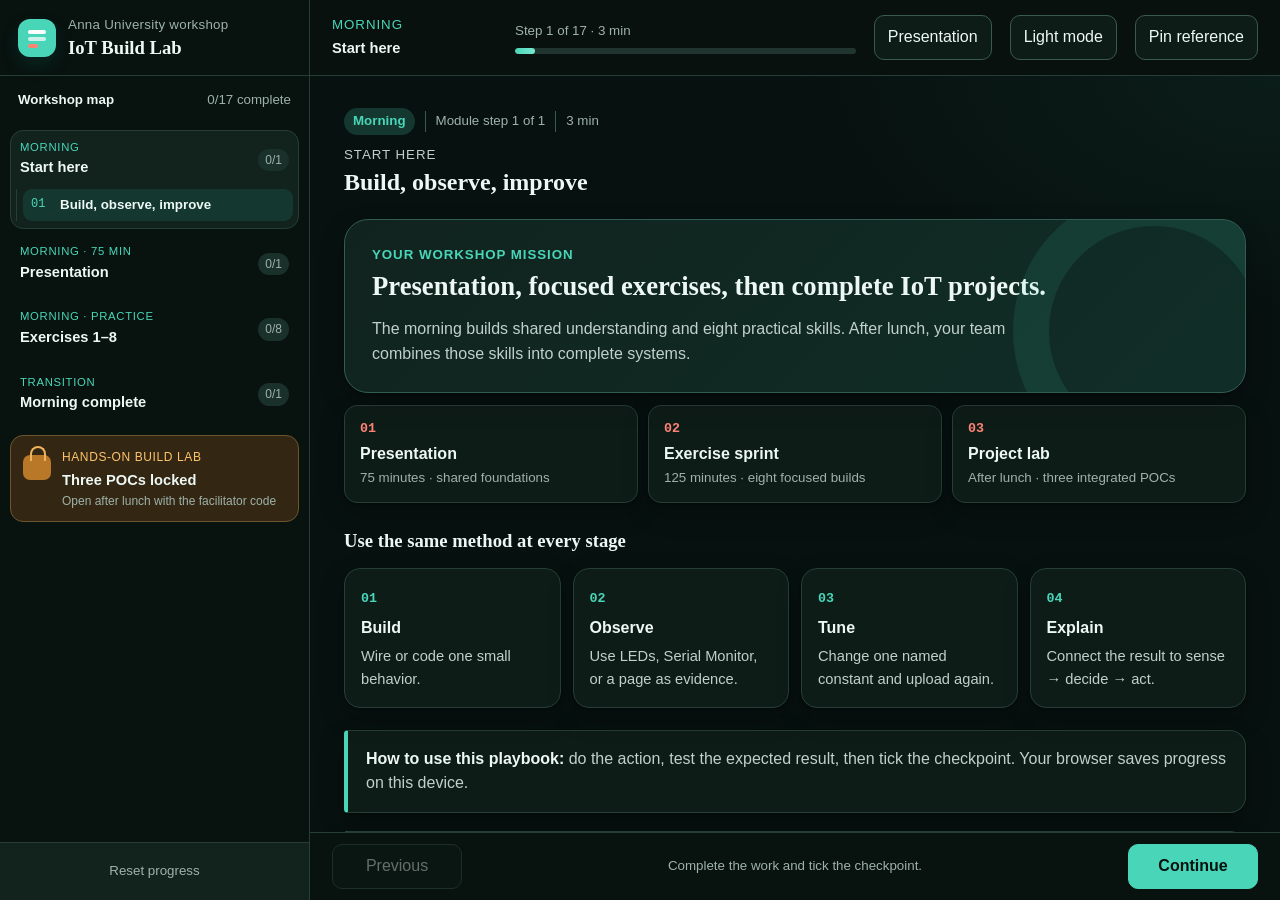
==== commit 129d1988: "Changes" ====
--- a/workshop/index.html
+++ b/workshop/index.html
@@ -4,6 +4,14 @@
   <meta charset="UTF-8" />
   <meta name="viewport" content="width=device-width, initial-scale=1" />
   <title>IoT Build Lab — Anna University</title>
+  <meta name="color-scheme" content="dark light" />
+  <script>
+    try {
+      document.documentElement.dataset.theme = localStorage.getItem("iot-workshop-theme") === "light" ? "light" : "dark";
+    } catch {
+      document.documentElement.dataset.theme = "dark";
+    }
+  </script>
   <link rel="stylesheet" href="styles.css" />
 </head>
 <body>
@@ -43,6 +51,7 @@
           </div>
         </div>
         <a class="ghost-btn topbar-link" href="slides.html">Presentation</a>
+        <button type="button" class="ghost-btn theme-toggle" id="theme-toggle" aria-pressed="false">Light mode</button>
         <button type="button" class="ghost-btn" id="pin-map-btn">Pin reference</button>
       </header>
 
--- a/workshop/styles.css
+++ b/workshop/styles.css
@@ -35,6 +35,69 @@
   --fs-h1: 18pt;
 }
 
+:root[data-theme="light"] {
+  color-scheme: light;
+  --bg: #f3f7f5;
+  --surface: #ffffff;
+  --surface-soft: #eaf2ee;
+  --surface-teal: #dcefe8;
+  --line: #cbded6;
+  --line-strong: #9fbbb0;
+  --text: #172720;
+  --muted: #5e746b;
+  --accent: #087f68;
+  --accent-strong: #066b58;
+  --accent-soft: #d9f1e8;
+  --coral: #d95c50;
+  --coral-soft: #fae5e2;
+  --warn: #9b680f;
+  --warn-bg: #fff2d6;
+  --danger: #c43f50;
+  --danger-soft: #fde5e9;
+  --ok: #21864f;
+  --ok-soft: #e0f4e7;
+  --shadow-sm: 0 1px 2px rgba(29, 63, 50, 0.08), 0 10px 28px rgba(29, 63, 50, 0.09);
+  --shadow-lg: 0 28px 80px rgba(29, 63, 50, 0.18);
+}
+
+:root[data-theme="light"] .sidebar,
+:root[data-theme="light"] .topbar,
+:root[data-theme="light"] .step-nav { background: rgba(255, 255, 255, 0.94); }
+:root[data-theme="light"] .text-btn:hover,
+:root[data-theme="light"] .nav-module summary:hover { background: #e2eee9; }
+:root[data-theme="light"] .nav-step:hover { background: #deeee8; }
+:root[data-theme="light"] .nav-module summary em { background: #dce9e4; }
+:root[data-theme="light"] .progress-track { background: #d7e5df; }
+:root[data-theme="light"] .gate-banner,
+:root[data-theme="light"] .facilitator { color: var(--warn); }
+:root[data-theme="light"] .step-view {
+  background: radial-gradient(700px 360px at 100% 0, rgba(39, 112, 94, 0.08), transparent 70%), var(--bg);
+}
+:root[data-theme="light"] .step-view p,
+:root[data-theme="light"] .step-view ul,
+:root[data-theme="light"] .step-view ol,
+:root[data-theme="light"] .html-slide p,
+:root[data-theme="light"] .html-slide li { color: #40564d; }
+:root[data-theme="light"] .hero-card,
+:root[data-theme="light"] .lab-intro,
+:root[data-theme="light"] .unlock-hero { border-color: #a8cec1; background: linear-gradient(135deg, #f7fbf9, #e4f2ed); }
+:root[data-theme="light"] .afternoon-hero { border-color: #e4b8b2; background: linear-gradient(135deg, #fff8f6, #f9e7e3); }
+:root[data-theme="light"] .finish-hero { border-color: #a8d0b8; background: linear-gradient(135deg, #f7fbf9, var(--ok-soft)); }
+:root[data-theme="light"] .presentation-hero { border-color: #b3cedd; background: linear-gradient(135deg, #f7fbfd, #e5f1f6); }
+:root[data-theme="light"] .exercise-hero { border-color: #ddc89d; background: linear-gradient(135deg, #fffdf7, #f7edd6); }
+:root[data-theme="light"] .experiment-card { border-color: #a8cec1; background: linear-gradient(135deg, #f7fbf9, #e4f2ed); }
+:root[data-theme="light"] .data-table th { background: #e4efea; }
+:root[data-theme="light"] .checkpoint { border-color: #a8cbbd; background: #f7fbf9; }
+:root[data-theme="light"] .checkpoint-mark { border-color: #8fb5a7; background: #fff; }
+:root[data-theme="light"] .unlock-hero { border-color: #ddc89d; background: linear-gradient(135deg, #fffdf7, var(--warn-bg)); }
+:root[data-theme="light"] .unlock-row input { background: #fff; }
+:root[data-theme="light"] .traffic-intro { border-color: #d9c37f; background: linear-gradient(135deg, #fffdf4, #f7edcf); }
+:root[data-theme="light"] .tripwire-intro { border-color: #dfb1aa; background: linear-gradient(135deg, #fff8f6, var(--coral-soft)); }
+:root[data-theme="light"] .reaction-intro { border-color: #a8cec1; }
+:root[data-theme="light"] .circuit-figure img { background: #f4f7fb; filter: none; }
+:root[data-theme="light"] .drawer { background: rgba(33, 57, 48, 0.24); }
+:root[data-theme="light"] body.sidebar-open::after { background: rgba(33, 57, 48, 0.2); }
+
 * { box-sizing: border-box; }
 html, body { margin: 0; height: 100%; overflow: hidden; }
 body {
@@ -311,6 +374,7 @@
 .progress-track { height: 6px; overflow: hidden; border-radius: 99px; background: #20352f; }
 .progress-fill { height: 100%; width: 0; border-radius: inherit; background: linear-gradient(90deg, var(--accent), #79e8d0); transition: width 0.3s ease; }
 .topbar-link { text-decoration: none; }
+.theme-toggle { min-width: 98px; white-space: nowrap; }
 .ghost-btn,
 .nav-btn,
 .copy-btn,
@@ -700,6 +764,7 @@
   .progress-wrap { min-width: 0; }
   #pin-map-btn { flex: 0 0 46px; width: 46px; overflow: hidden; padding: 8px 4px; font-size: 0; }
   #pin-map-btn::after { content: "Pins"; font-size: var(--fs-small); }
+  .theme-toggle { min-width: 76px; padding-inline: 7px; font-size: var(--fs-small); }
   .progress-meta { font-size: 9pt; }
   .step-meta { flex-wrap: wrap; }
   .step-inner { padding: 22px 16px 36px; }
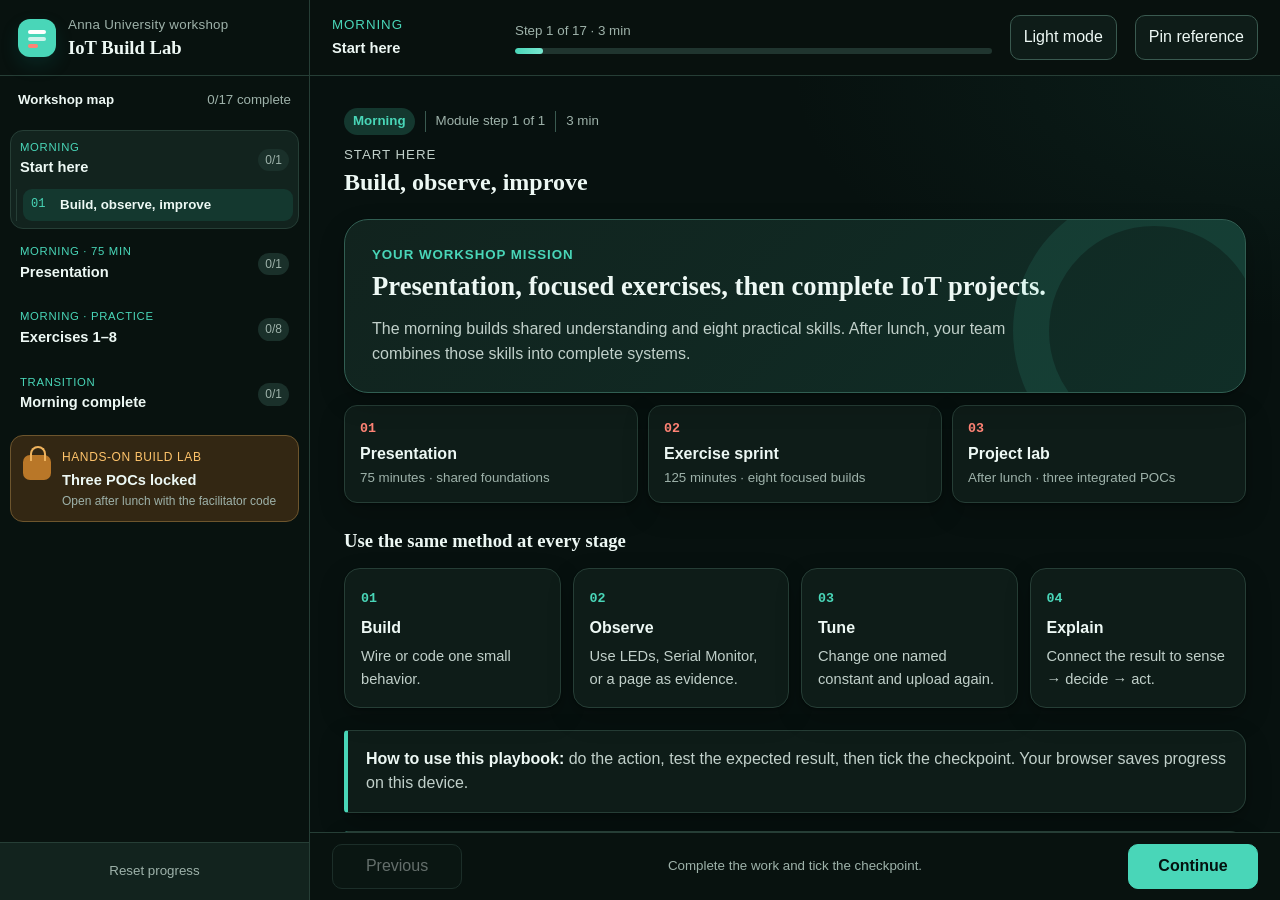
==== commit 2ff3e714: "Changes" ====
--- a/workshop/index.html
+++ b/workshop/index.html
@@ -50,7 +50,6 @@
             <div class="progress-fill" id="progress-fill"></div>
           </div>
         </div>
-        <a class="ghost-btn topbar-link" href="slides.html">Presentation</a>
         <button type="button" class="ghost-btn theme-toggle" id="theme-toggle" aria-pressed="false">Light mode</button>
         <button type="button" class="ghost-btn" id="pin-map-btn">Pin reference</button>
       </header>
--- a/workshop/styles.css
+++ b/workshop/styles.css
@@ -373,7 +373,6 @@
 .progress-meta { display: flex; gap: 10px; margin-bottom: 6px; color: var(--muted); font-size: var(--fs-small); }
 .progress-track { height: 6px; overflow: hidden; border-radius: 99px; background: #20352f; }
 .progress-fill { height: 100%; width: 0; border-radius: inherit; background: linear-gradient(90deg, var(--accent), #79e8d0); transition: width 0.3s ease; }
-.topbar-link { text-decoration: none; }
 .theme-toggle { min-width: 98px; white-space: nowrap; }
 .ghost-btn,
 .nav-btn,
@@ -759,7 +758,6 @@
 }
 
 @media (max-width: 650px) {
-  .topbar-link { display: none; }
   .topbar { gap: 8px; }
   .progress-wrap { min-width: 0; }
   #pin-map-btn { flex: 0 0 46px; width: 46px; overflow: hidden; padding: 8px 4px; font-size: 0; }
